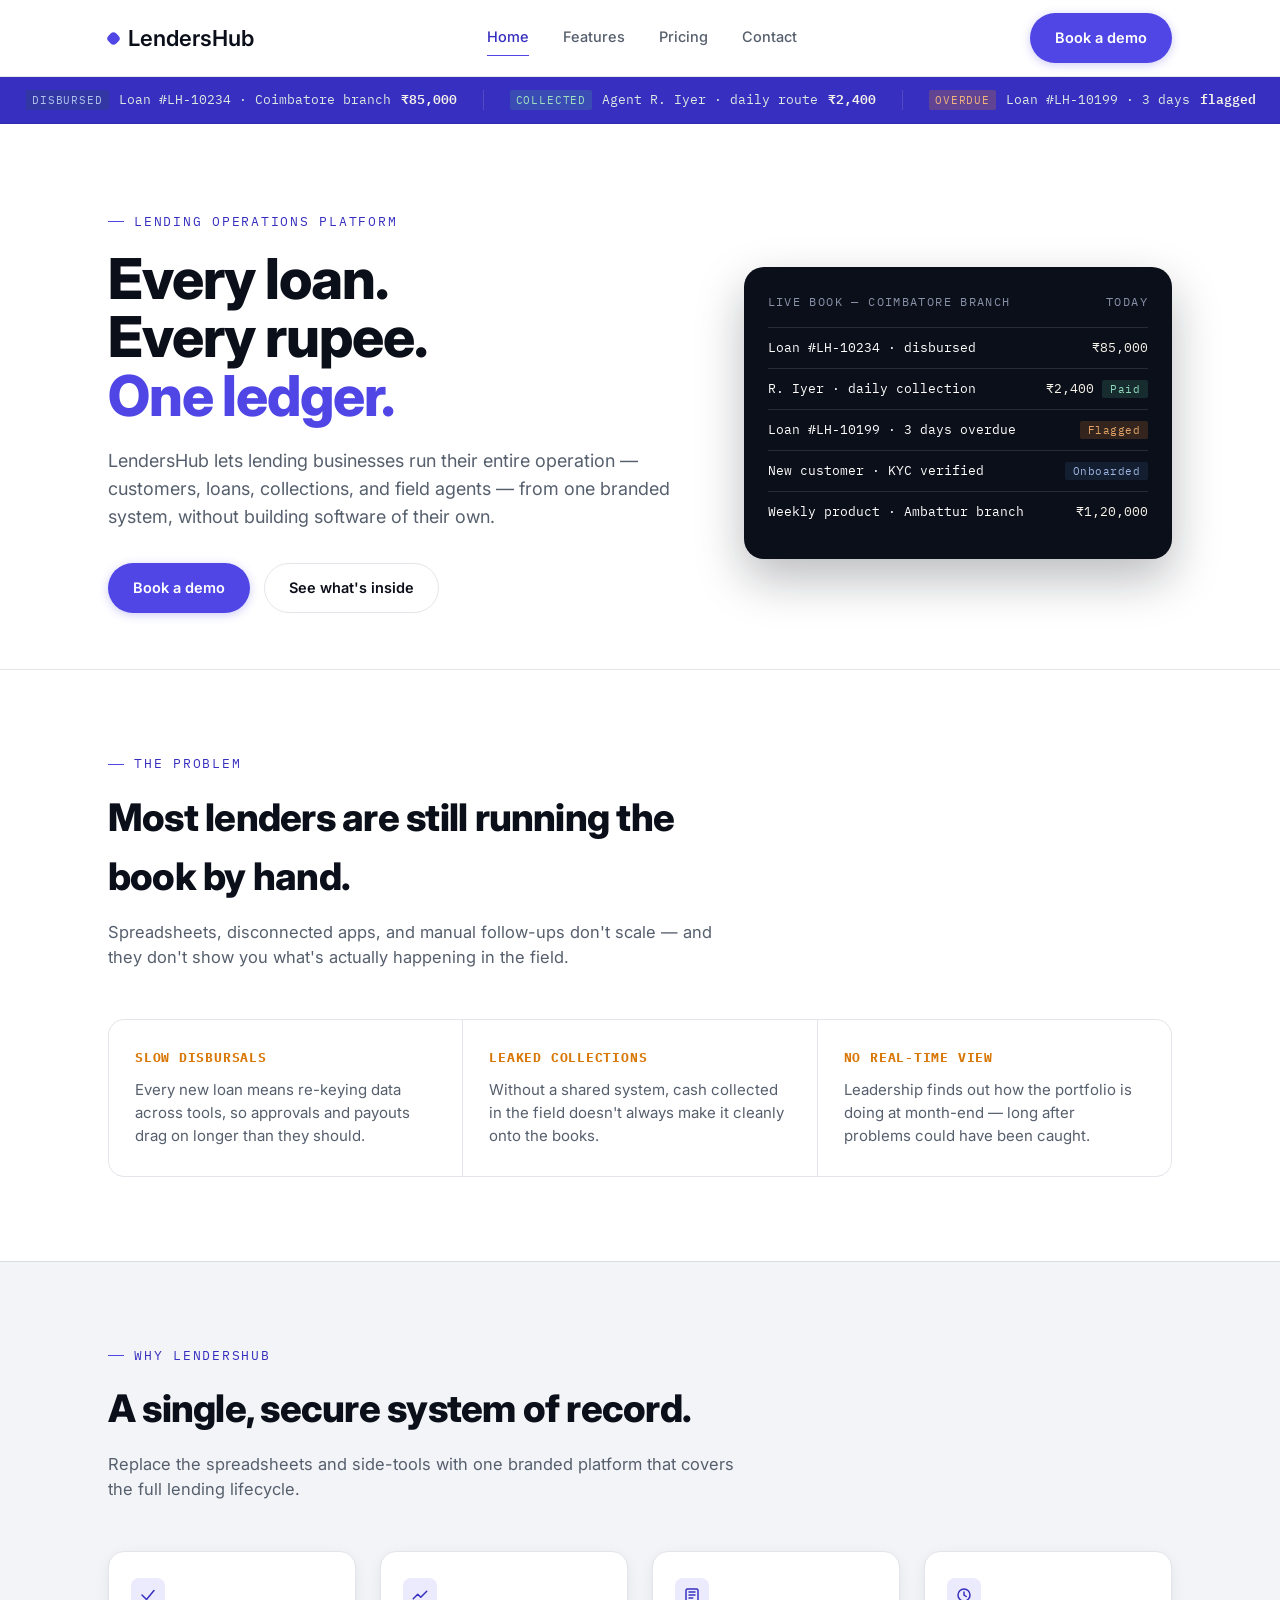
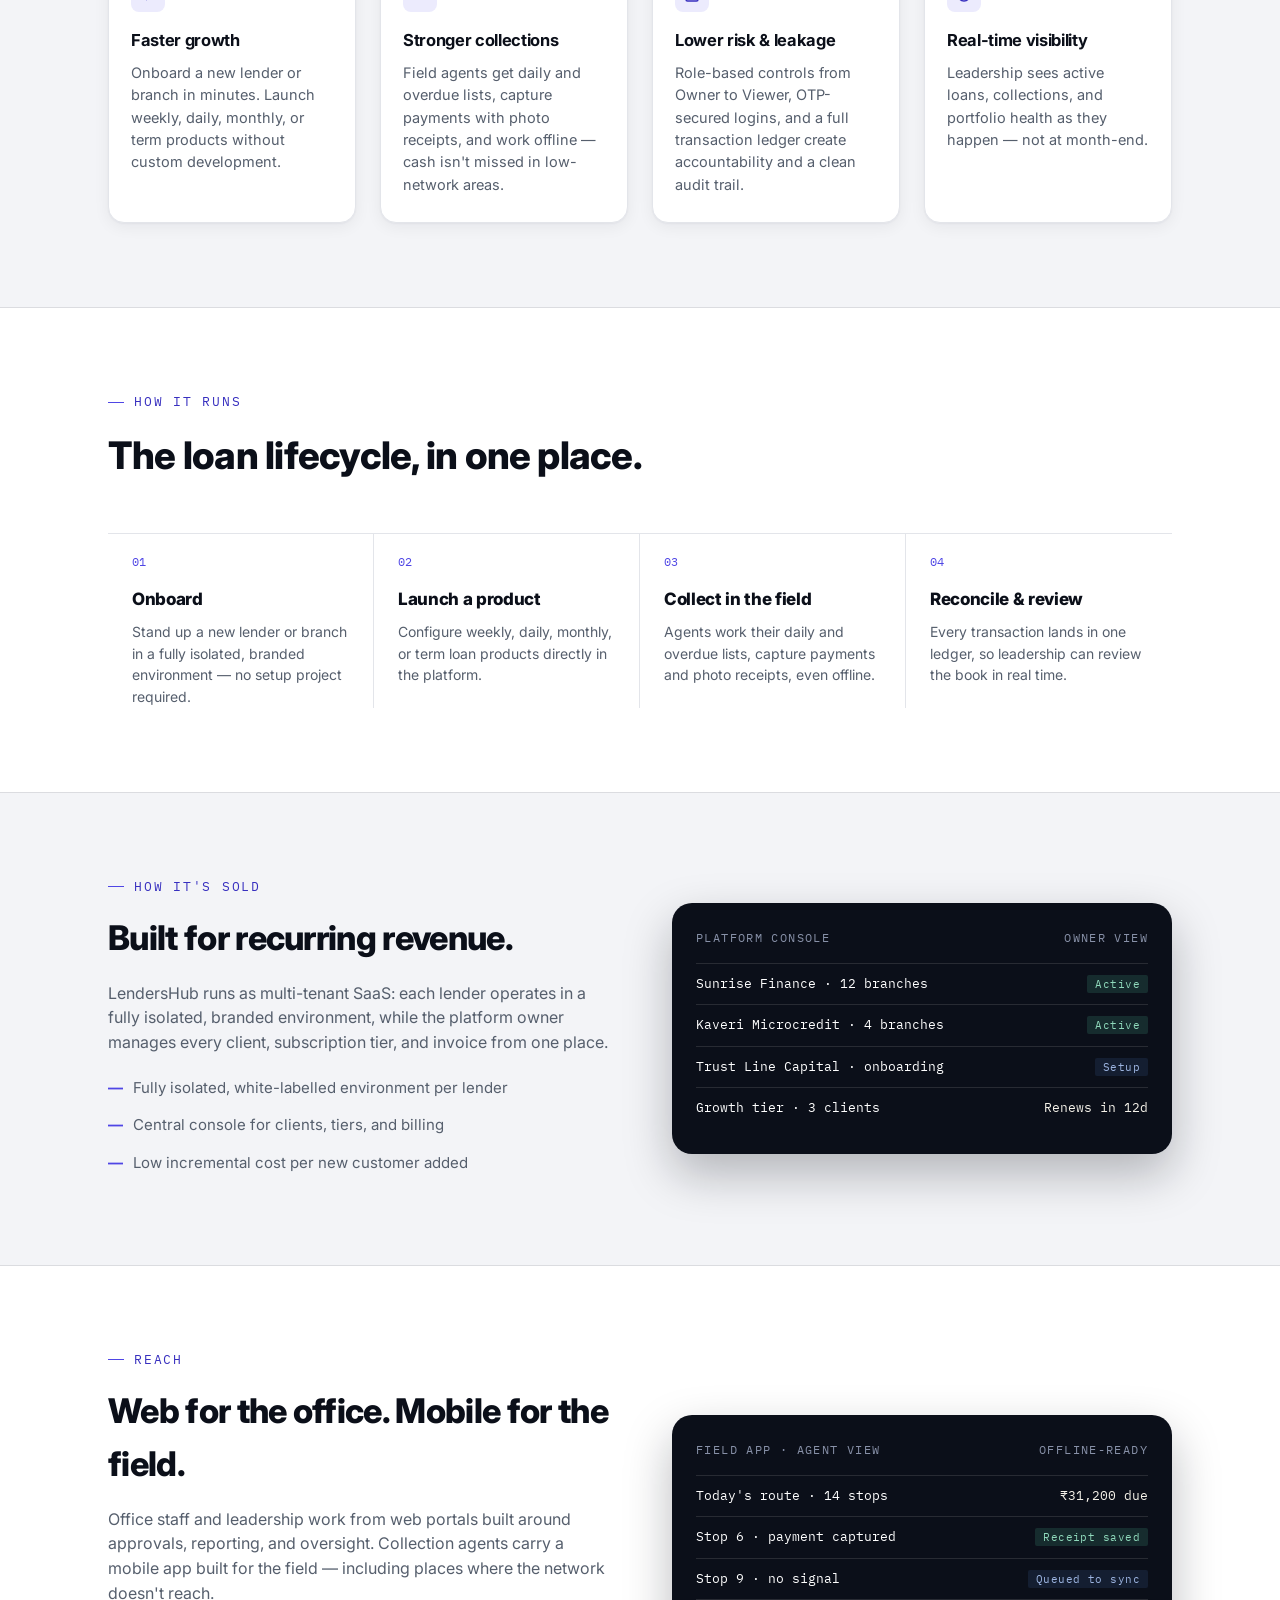
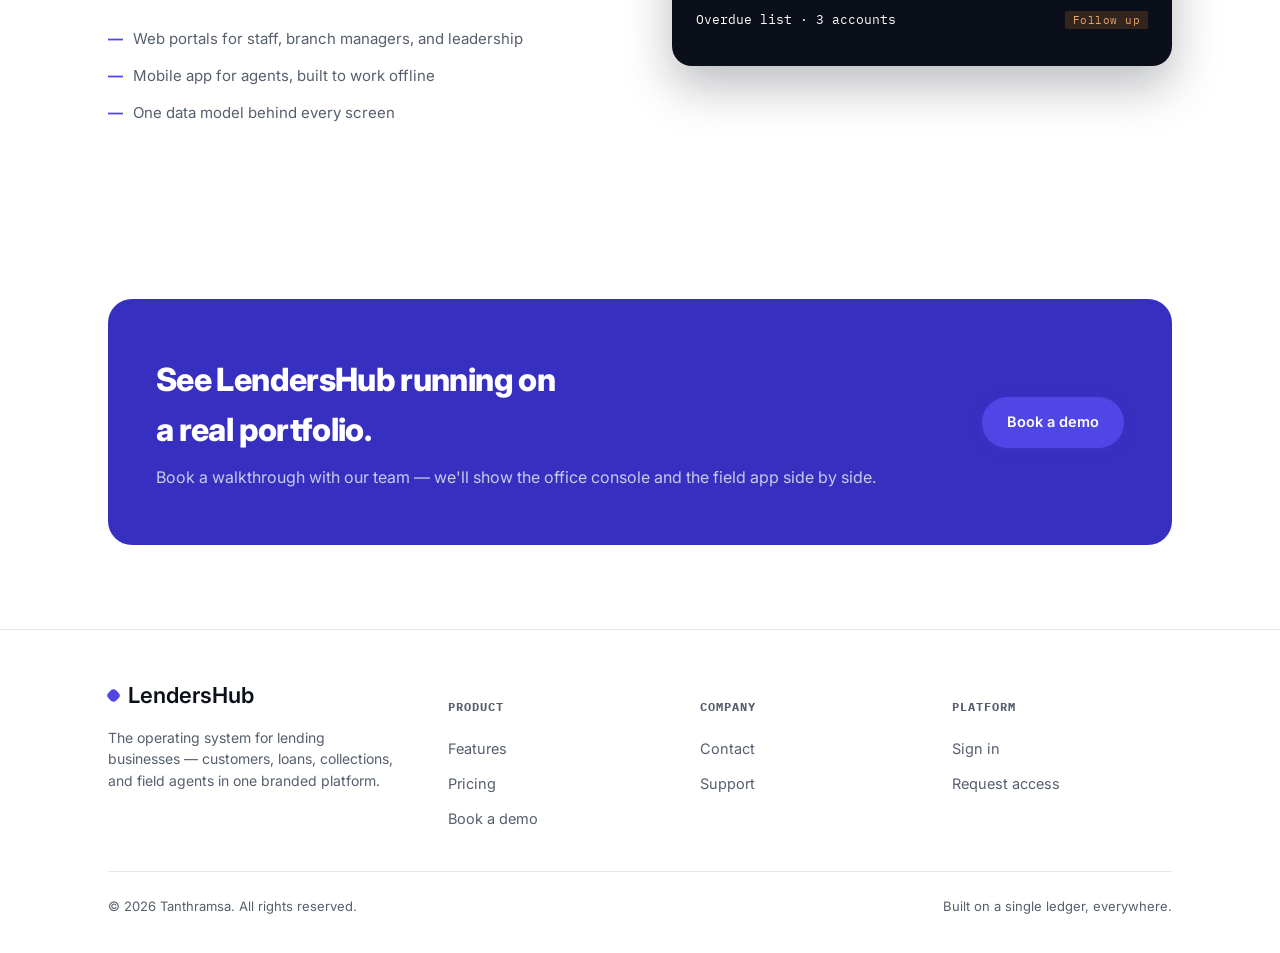
==== index.html @ 1ac236e3 "Initial commit: LendersHub marketing site Static 4-page site (Home, Features, Pricing, Contact) with" ====
<!doctype html>
<html lang="en">
<head>
<meta charset="UTF-8">
<meta name="viewport" content="width=device-width, initial-scale=1.0">
<title>LendersHub by Tanthramsa — The operating system for lending businesses</title>
<meta name="description" content="LendersHub is a cloud platform that lets lending businesses run customers, loans, collections, and field agents from one branded system — no custom software required.">
<link rel="preconnect" href="https://fonts.googleapis.com">
<link href="https://fonts.googleapis.com/css2?family=Inter:wght@400;500;600;700;800&family=IBM+Plex+Mono:wght@400;500;600&display=swap" rel="stylesheet">
<link rel="stylesheet" href="css/style.css">
</head>
<body>

<nav class="site-nav">
  <div class="wrap">
    <a href="index.html" class="logo"><span class="mark"></span>LendersHub</a>
    <div class="nav-links">
      <a href="index.html" aria-current="page">Home</a>
      <a href="features.html">Features</a>
      <a href="pricing.html">Pricing</a>
      <a href="contact.html">Contact</a>
    </div>
    <div class="nav-cta">
      <a href="contact.html" class="btn btn-primary">Book a demo</a>
    </div>
    <button class="hamburger" aria-label="Menu"><span></span><span></span><span></span></button>
  </div>
</nav>

<div class="ticker" aria-hidden="true">
  <div class="ticker-track" id="tickerTrack"></div>
</div>

<header class="hero">
  <div class="wrap hero-grid">
    <div>
      <div class="eyebrow">Lending operations platform</div>
      <h1>Every loan.<br>Every rupee.<br><em>One ledger.</em></h1>
      <p class="lede">LendersHub lets lending businesses run their entire operation — customers, loans, collections, and field agents — from one branded system, without building software of their own.</p>
      <div class="hero-actions">
        <a href="contact.html" class="btn btn-primary">Book a demo</a>
        <a href="features.html" class="btn btn-ghost">See what's inside</a>
      </div>
    </div>
    <div class="hero-panel">
      <div class="panel-label"><span>Live book — Coimbatore branch</span><span>Today</span></div>
      <div class="panel-row"><span>Loan #LH-10234 · disbursed</span><span class="panel-amt">₹85,000</span></div>
      <div class="panel-row"><span>R. Iyer · daily collection</span><span class="panel-amt">₹2,400 <span class="status paid">Paid</span></span></div>
      <div class="panel-row"><span>Loan #LH-10199 · 3 days overdue</span><span class="panel-amt"><span class="status due">Flagged</span></span></div>
      <div class="panel-row"><span>New customer · KYC verified</span><span class="panel-amt"><span class="status new">Onboarded</span></span></div>
      <div class="panel-row"><span>Weekly product · Ambattur branch</span><span class="panel-amt">₹1,20,000</span></div>
    </div>
  </div>
</header>

<section>
  <div class="wrap">
    <div class="section-head">
      <div class="eyebrow">The problem</div>
      <h2>Most lenders are still running the book by hand.</h2>
      <p>Spreadsheets, disconnected apps, and manual follow-ups don't scale — and they don't show you what's actually happening in the field.</p>
    </div>
    <div class="old-way">
      <div>
        <h4>Slow disbursals</h4>
        <p>Every new loan means re-keying data across tools, so approvals and payouts drag on longer than they should.</p>
      </div>
      <div>
        <h4>Leaked collections</h4>
        <p>Without a shared system, cash collected in the field doesn't always make it cleanly onto the books.</p>
      </div>
      <div>
        <h4>No real-time view</h4>
        <p>Leadership finds out how the portfolio is doing at month-end — long after problems could have been caught.</p>
      </div>
    </div>
  </div>
</section>

<section class="section-alt">
  <div class="wrap">
    <div class="section-head">
      <div class="eyebrow">Why LendersHub</div>
      <h2>A single, secure system of record.</h2>
      <p>Replace the spreadsheets and side-tools with one branded platform that covers the full lending lifecycle.</p>
    </div>
    <div class="value-grid">
      <div class="value-card">
        <div class="icon">
          <svg width="18" height="18" viewBox="0 0 24 24" fill="none"><path d="M4 12l6 6L20 6" stroke="currentColor" stroke-width="2" stroke-linecap="round" stroke-linejoin="round"/></svg>
        </div>
        <h4>Faster growth</h4>
        <p>Onboard a new lender or branch in minutes. Launch weekly, daily, monthly, or term products without custom development.</p>
      </div>
      <div class="value-card">
        <div class="icon">
          <svg width="18" height="18" viewBox="0 0 24 24" fill="none"><path d="M3 17l6-6 4 4 8-8" stroke="currentColor" stroke-width="2" stroke-linecap="round" stroke-linejoin="round"/></svg>
        </div>
        <h4>Stronger collections</h4>
        <p>Field agents get daily and overdue lists, capture payments with photo receipts, and work offline — cash isn't missed in low-network areas.</p>
      </div>
      <div class="value-card">
        <div class="icon">
          <svg width="18" height="18" viewBox="0 0 24 24" fill="none"><rect x="4" y="4" width="16" height="16" rx="2" stroke="currentColor" stroke-width="2"/><path d="M8 12h8M8 8h8M8 16h5" stroke="currentColor" stroke-width="2" stroke-linecap="round"/></svg>
        </div>
        <h4>Lower risk &amp; leakage</h4>
        <p>Role-based controls from Owner to Viewer, OTP-secured logins, and a full transaction ledger create accountability and a clean audit trail.</p>
      </div>
      <div class="value-card">
        <div class="icon">
          <svg width="18" height="18" viewBox="0 0 24 24" fill="none"><circle cx="12" cy="12" r="8" stroke="currentColor" stroke-width="2"/><path d="M12 8v4l3 2" stroke="currentColor" stroke-width="2" stroke-linecap="round"/></svg>
        </div>
        <h4>Real-time visibility</h4>
        <p>Leadership sees active loans, collections, and portfolio health as they happen — not at month-end.</p>
      </div>
    </div>
  </div>
</section>

<section>
  <div class="wrap">
    <div class="section-head">
      <div class="eyebrow">How it runs</div>
      <h2>The loan lifecycle, in one place.</h2>
    </div>
  </div>
  <div class="wrap">
    <div class="process">
      <div class="process-step">
        <span class="num">01</span>
        <h4>Onboard</h4>
        <p>Stand up a new lender or branch in a fully isolated, branded environment — no setup project required.</p>
      </div>
      <div class="process-step">
        <span class="num">02</span>
        <h4>Launch a product</h4>
        <p>Configure weekly, daily, monthly, or term loan products directly in the platform.</p>
      </div>
      <div class="process-step">
        <span class="num">03</span>
        <h4>Collect in the field</h4>
        <p>Agents work their daily and overdue lists, capture payments and photo receipts, even offline.</p>
      </div>
      <div class="process-step">
        <span class="num">04</span>
        <h4>Reconcile &amp; review</h4>
        <p>Every transaction lands in one ledger, so leadership can review the book in real time.</p>
      </div>
    </div>
  </div>
</section>

<section class="section-alt">
  <div class="wrap split">
    <div class="split-copy">
      <div class="eyebrow">How it's sold</div>
      <h2>Built for recurring revenue.</h2>
      <p>LendersHub runs as multi-tenant SaaS: each lender operates in a fully isolated, branded environment, while the platform owner manages every client, subscription tier, and invoice from one place.</p>
      <ul class="checklist">
        <li>Fully isolated, white-labelled environment per lender</li>
        <li>Central console for clients, tiers, and billing</li>
        <li>Low incremental cost per new customer added</li>
      </ul>
    </div>
    <div class="hero-panel">
      <div class="panel-label"><span>Platform console</span><span>Owner view</span></div>
      <div class="panel-row"><span>Sunrise Finance · 12 branches</span><span class="panel-amt"><span class="status paid">Active</span></span></div>
      <div class="panel-row"><span>Kaveri Microcredit · 4 branches</span><span class="panel-amt"><span class="status paid">Active</span></span></div>
      <div class="panel-row"><span>Trust Line Capital · onboarding</span><span class="panel-amt"><span class="status new">Setup</span></span></div>
      <div class="panel-row"><span>Growth tier · 3 clients</span><span class="panel-amt">Renews in 12d</span></div>
    </div>
  </div>
</section>

<section>
  <div class="wrap split">
    <div class="hero-panel" style="order:2">
      <div class="panel-label"><span>Field app · Agent view</span><span>Offline-ready</span></div>
      <div class="panel-row"><span>Today's route · 14 stops</span><span class="panel-amt">₹31,200 due</span></div>
      <div class="panel-row"><span>Stop 6 · payment captured</span><span class="panel-amt"><span class="status paid">Receipt saved</span></span></div>
      <div class="panel-row"><span>Stop 9 · no signal</span><span class="panel-amt"><span class="status new">Queued to sync</span></span></div>
      <div class="panel-row"><span>Overdue list · 3 accounts</span><span class="panel-amt"><span class="status due">Follow up</span></span></div>
    </div>
    <div class="split-copy">
      <div class="eyebrow">Reach</div>
      <h2>Web for the office. Mobile for the field.</h2>
      <p>Office staff and leadership work from web portals built around approvals, reporting, and oversight. Collection agents carry a mobile app built for the field — including places where the network doesn't reach.</p>
      <ul class="checklist">
        <li>Web portals for staff, branch managers, and leadership</li>
        <li>Mobile app for agents, built to work offline</li>
        <li>One data model behind every screen</li>
      </ul>
    </div>
  </div>
</section>

<section>
  <div class="wrap">
    <div class="cta-banner">
      <div>
        <h2>See LendersHub running on a real portfolio.</h2>
        <p>Book a walkthrough with our team — we'll show the office console and the field app side by side.</p>
      </div>
      <a href="contact.html" class="btn btn-primary">Book a demo</a>
    </div>
  </div>
</section>

<footer>
  <div class="wrap">
    <div class="footer-grid">
      <div>
        <a href="index.html" class="logo"><span class="mark"></span>LendersHub</a>
        <p style="margin-top:14px; color:var(--ink-soft); font-size:14px; max-width:32ch;">The operating system for lending businesses — customers, loans, collections, and field agents in one branded platform.</p>
      </div>
      <div>
        <h5>Product</h5>
        <ul>
          <li><a href="features.html">Features</a></li>
          <li><a href="pricing.html">Pricing</a></li>
          <li><a href="contact.html">Book a demo</a></li>
        </ul>
      </div>
      <div>
        <h5>Company</h5>
        <ul>
          <li><a href="contact.html">Contact</a></li>
          <li><a href="contact.html">Support</a></li>
        </ul>
      </div>
      <div>
        <h5>Platform</h5>
        <ul>
          <li><a href="https://app.yourdomain.com">Sign in</a></li>
          <li><a href="contact.html">Request access</a></li>
        </ul>
      </div>
    </div>
    <div class="footer-bottom">
      <span>© <span id="year"></span> Tanthramsa. All rights reserved.</span>
      <span>Built on a single ledger, everywhere.</span>
    </div>
  </div>
</footer>

<script src="js/main.js"></script>
</body>
</html>
---- css/style.css ----
/* ==========================================================================
   LendersHub — Design tokens
   Palette: modern fintech — indigo accent on near-white, dark navy panels.
   Display & body: Inter (single grotesk family, heavier weights for headlines)
   Data/mono: IBM Plex Mono — numbers and transaction rows read like a ledger
   ========================================================================== */

:root{
  --ink:        #0B0F19;   /* near-black navy */
  --ink-soft:   #565F6D;
  --paper:      #FFFFFF;   /* page background */
  --paper-2:    #F3F4F7;   /* recessed panel (cards, table stripes) */
  --vault:      #4F46E5;   /* primary — indigo accent */
  --vault-deep: #372FBF;
  --vault-100:  #ECEBFD;
  --amber:      #D97706;   /* overdue / attention accent, used sparingly */
  --slate:      #2563EB;   /* secondary data accent */
  --rule:       #E3E5EA;   /* hairline rule on paper */
  --rule-dark:  rgba(11,15,25,0.10);
  --shadow:     0 1px 2px rgba(16,24,40,0.04), 0 4px 16px rgba(16,24,40,0.06);

  --font-display: 'Inter', -apple-system, BlinkMacSystemFont, sans-serif;
  --font-body:    'Inter', -apple-system, BlinkMacSystemFont, sans-serif;
  --font-mono:    'IBM Plex Mono', ui-monospace, monospace;

  --container: 1120px;
}

*, *::before, *::after{ box-sizing:border-box; }
html{ scroll-behavior:smooth; }
body{
  margin:0;
  background:var(--paper);
  color:var(--ink);
  font-family:var(--font-body);
  font-size:16px;
  line-height:1.55;
  -webkit-font-smoothing:antialiased;
}
img{ max-width:100%; display:block; }
a{ color:inherit; text-decoration:none; }
h1,h2,h3,h4{ font-family:var(--font-display); margin:0; font-weight:800; letter-spacing:-0.02em; }
p{ margin:0; }
ul{ margin:0; padding:0; list-style:none; }
button{ font-family:inherit; cursor:pointer; }

:focus-visible{
  outline:2px solid var(--vault);
  outline-offset:3px;
}

.wrap{
  max-width:var(--container);
  margin:0 auto;
  padding:0 28px;
}

.eyebrow{
  font-family:var(--font-mono);
  font-size:12.5px;
  letter-spacing:0.14em;
  text-transform:uppercase;
  color:var(--vault-deep);
  display:flex;
  align-items:center;
  gap:10px;
}
.eyebrow::before{
  content:"";
  width:16px;
  height:1px;
  background:var(--vault);
  display:inline-block;
}

/* ---------- Nav ---------- */
.site-nav{
  position:sticky;
  top:0;
  z-index:50;
  background:rgba(255,255,255,0.85);
  backdrop-filter:blur(8px);
  border-bottom:1px solid var(--rule-dark);
}
.site-nav .wrap{
  display:flex;
  align-items:center;
  justify-content:space-between;
  height:76px;
}
.logo{
  font-family:var(--font-display);
  font-weight:600;
  font-size:22px;
  color:var(--ink);
  display:flex;
  align-items:center;
  gap:9px;
}
.logo .mark{
  width:11px;height:11px;
  background:var(--vault);
  display:inline-block;
  border-radius:4px;
  transform:rotate(45deg);
}
.nav-links{
  display:flex;
  align-items:center;
  gap:34px;
  font-size:14.5px;
  font-weight:500;
}
.nav-links a{
  color:var(--ink-soft);
  padding:6px 0;
  border-bottom:1px solid transparent;
  transition:color .15s ease, border-color .15s ease;
}
.nav-links a:hover, .nav-links a[aria-current="page"]{
  color:var(--vault-deep);
  border-color:var(--vault);
}
.nav-cta{ display:flex; align-items:center; gap:18px; }
.hamburger{ display:none; background:none; border:0; padding:8px; }
.hamburger span{ display:block; width:22px; height:2px; background:var(--ink); margin:5px 0; }

/* ---------- Buttons ---------- */
.btn{
  display:inline-flex;
  align-items:center;
  justify-content:center;
  gap:8px;
  font-size:14.5px;
  font-weight:600;
  padding:13px 24px;
  border-radius:999px;
  border:1px solid transparent;
  transition:transform .12s ease, background .15s ease, border-color .15s ease, color .15s ease, box-shadow .15s ease;
  white-space:nowrap;
}
.btn:active{ transform:translateY(1px); }
.btn-primary{ background:var(--vault); color:#fff; box-shadow:0 2px 10px rgba(79,70,229,0.28); }
.btn-primary:hover{ background:var(--vault-deep); }
.btn-ghost{ border-color:var(--rule); color:var(--ink); background:transparent; }
.btn-ghost:hover{ border-color:var(--vault); color:var(--vault-deep); }
.btn-block{ width:100%; }

/* ---------- Hero ---------- */
.hero{
  padding:88px 0 56px;
  border-bottom:1px solid var(--rule-dark);
}
.hero-grid{
  display:grid;
  grid-template-columns:1.15fr 0.85fr;
  gap:56px;
  align-items:center;
}
.hero h1{
  font-size:clamp(38px, 4.4vw, 60px);
  line-height:1.04;
  margin:18px 0 22px;
  color:var(--ink);
}
.hero h1 em{
  font-style:normal;
  color:var(--vault);
}
.hero p.lede{
  font-size:18px;
  color:var(--ink-soft);
  max-width:52ch;
  margin-bottom:32px;
}
.hero-actions{ display:flex; gap:14px; flex-wrap:wrap; }

.hero-panel{
  background:var(--ink);
  color:var(--paper);
  border-radius:20px;
  padding:26px 24px;
  position:relative;
  box-shadow:0 20px 48px rgba(11,15,25,0.28);
}
.hero-panel .panel-label{
  font-family:var(--font-mono);
  font-size:11.5px;
  letter-spacing:.12em;
  text-transform:uppercase;
  color:#8891A8;
  display:flex;
  justify-content:space-between;
  margin-bottom:16px;
}
.panel-row{
  display:flex;
  justify-content:space-between;
  align-items:baseline;
  padding:10px 0;
  border-top:1px solid rgba(246,243,234,0.12);
  font-family:var(--font-mono);
  font-size:13px;
}
.panel-row:first-of-type{ border-top:none; }
.panel-row .status{
  padding:2px 8px;
  border-radius:2px;
  font-size:11px;
  letter-spacing:.04em;
}
.status.paid{ background:rgba(76,175,140,0.18); color:#8FD9BB; }
.status.due{ background:rgba(193,115,44,0.22); color:#E4A468; }
.status.new{ background:rgba(43,69,112,0.28); color:#9CB4E0; }
.panel-amt{ color:#F6F3EA; }

/* ---------- Ledger ticker (signature element) ---------- */
.ticker{
  background:var(--vault-deep);
  border-bottom:1px solid var(--rule-dark);
  overflow:hidden;
  padding:13px 0;
}
.ticker-track{
  display:flex;
  width:max-content;
  animation:ticker-scroll 38s linear infinite;
  gap:0;
}
@media (prefers-reduced-motion: reduce){
  .ticker-track{ animation:none; overflow-x:auto; }
}
.ticker-item{
  font-family:var(--font-mono);
  font-size:12.5px;
  color:#DCE9E2;
  white-space:nowrap;
  padding:0 26px;
  display:flex;
  align-items:center;
  gap:10px;
  border-right:1px solid rgba(246,243,234,0.14);
}
.ticker-item b{ color:#F6F3EA; font-weight:600; }
.ticker-item .tag{
  font-size:10.5px;
  letter-spacing:.08em;
  padding:2px 6px;
  border-radius:2px;
}
.tag.disbursed{ background:rgba(43,69,112,0.35); color:#AEC2EC; }
.tag.collected{ background:rgba(76,175,140,0.22); color:#9FE0C0; }
.tag.overdue{ background:rgba(193,115,44,0.3); color:#F0B27E; }

@keyframes ticker-scroll{
  from{ transform:translateX(0); }
  to{ transform:translateX(-50%); }
}

/* ---------- Sections ---------- */
section{ padding:84px 0; }
.section-head{ max-width:640px; margin-bottom:48px; }
.section-head h2{ font-size:clamp(28px,3vw,38px); margin-top:14px; }
.section-head p{ color:var(--ink-soft); margin-top:14px; font-size:16.5px; }

.section-alt{ background:var(--paper-2); border-top:1px solid var(--rule-dark); border-bottom:1px solid var(--rule-dark); }

/* Problem / old-way cards */
.old-way{
  display:grid;
  grid-template-columns:repeat(3,1fr);
  gap:1px;
  background:var(--rule);
  border:1px solid var(--rule);
  border-radius:16px;
  overflow:hidden;
}
.old-way > div{
  background:var(--paper);
  padding:28px 26px;
}
.old-way h4{
  font-family:var(--font-mono);
  font-size:13px;
  color:var(--amber);
  text-transform:uppercase;
  letter-spacing:.06em;
  margin-bottom:10px;
}
.old-way p{ color:var(--ink-soft); font-size:15px; }

/* Value grid */
.value-grid{
  display:grid;
  grid-template-columns:repeat(4,1fr);
  gap:24px;
}
.value-card{
  border:1px solid var(--rule);
  border-radius:16px;
  padding:26px 22px;
  background:var(--paper);
  box-shadow:var(--shadow);
  transition:border-color .15s ease, transform .15s ease, box-shadow .15s ease;
}
.value-card:hover{ border-color:var(--vault); transform:translateY(-2px); box-shadow:0 12px 28px rgba(16,24,40,0.10); }
.value-card .icon{
  width:34px;height:34px;
  border-radius:8px;
  background:var(--vault-100);
  display:flex;align-items:center;justify-content:center;
  margin-bottom:16px;
  color:var(--vault-deep);
}
.value-card h4{ font-family:var(--font-body); font-size:16.5px; font-weight:700; margin-bottom:8px; }
.value-card p{ font-size:14.5px; color:var(--ink-soft); }

/* Process (legitimate sequence — loan lifecycle) */
.process{
  display:grid;
  grid-template-columns:repeat(4,1fr);
  gap:0;
  border-top:1px solid var(--rule);
}
.process-step{
  padding:28px 24px 0;
  border-right:1px solid var(--rule);
  position:relative;
}
.process-step:last-child{ border-right:none; }
.process-step .num{
  font-family:var(--font-mono);
  font-size:12px;
  color:var(--vault);
  position:relative;
  top:-14px;
  background:var(--paper);
  display:inline-block;
  padding-right:8px;
}
.process-step h4{ font-size:17px; margin-bottom:8px; }
.process-step p{ font-size:14px; color:var(--ink-soft); }

/* Split / reach */
.split{
  display:grid;
  grid-template-columns:1fr 1fr;
  gap:64px;
  align-items:center;
}
.split-copy .eyebrow{ margin-bottom:16px; }
.split-copy h2{ font-size:clamp(26px,3vw,34px); margin-bottom:16px; }
.split-copy p{ color:var(--ink-soft); font-size:16px; margin-bottom:14px; }
.checklist li{
  display:flex; gap:10px; align-items:flex-start;
  font-size:15px; color:var(--ink-soft); padding:7px 0;
}
.checklist li::before{
  content:"—";
  color:var(--vault);
  font-weight:700;
}

/* Table (pricing / comparison) */
.ledger-table{
  width:100%;
  border-collapse:collapse;
  font-size:14.5px;
}
.ledger-table th, .ledger-table td{
  padding:14px 18px;
  border-bottom:1px solid var(--rule);
  text-align:left;
}
.ledger-table thead th{
  font-family:var(--font-mono);
  font-size:11.5px;
  letter-spacing:.08em;
  text-transform:uppercase;
  color:var(--ink-soft);
  border-bottom:1px solid var(--ink);
}
.ledger-table tbody tr:nth-child(odd){ background:var(--paper-2); }
.ledger-table td.num, .ledger-table th.num{ font-family:var(--font-mono); }

/* Billing period toggle */
.billing-toggle{
  display:flex;
  width:max-content;
  margin:0 auto 40px;
  padding:4px;
  background:var(--paper-2);
  border:1px solid var(--rule);
  border-radius:30px;
  gap:2px;
}
.toggle-btn{
  border:0;
  background:transparent;
  padding:9px 20px;
  border-radius:26px;
  font-size:14px;
  font-weight:600;
  color:var(--ink-soft);
  transition:background .15s ease, color .15s ease;
}
.toggle-btn.active{ background:var(--vault); color:var(--paper); }

/* Pricing cards */
.tier-grid{
  display:grid;
  grid-template-columns:repeat(3,1fr);
  gap:24px;
}
.tier{
  border:1px solid var(--rule);
  border-radius:18px;
  background:var(--paper);
  padding:30px 26px;
  display:flex;
  flex-direction:column;
  gap:18px;
  box-shadow:var(--shadow);
}
.tier.featured{
  border-color:var(--vault);
  background:var(--ink);
  color:var(--paper);
  box-shadow:0 20px 44px rgba(11,15,25,0.24);
}
.tier.featured .tier-price, .tier.featured h3{ color:var(--paper); }
.tier.featured .checklist li{ color:#C7C9E0; }
.tier.featured .checklist li::before{ color:#9C9BF0; }
.tier-name{ font-family:var(--font-mono); font-size:12px; letter-spacing:.1em; text-transform:uppercase; color:var(--vault); }
.tier.featured .tier-name{ color:#9C9BF0; }
.tier-price{ font-family:var(--font-display); font-weight:800; font-size:36px; }
.tier-price span{ font-family:var(--font-body); font-size:14px; color:var(--ink-soft); font-weight:400; }
.tier.featured .tier-price span{ color:#A9ADC4; }
.tier-desc{ font-size:14.5px; color:var(--ink-soft); }
.tier.featured .tier-desc{ color:#C7C9E0; }

/* CTA banner */
.cta-banner{
  background:var(--vault-deep);
  color:var(--paper);
  border-radius:24px;
  padding:56px 48px;
  display:flex;
  align-items:center;
  justify-content:space-between;
  gap:32px;
}
.cta-banner h2{ font-size:clamp(24px,2.6vw,32px); color:var(--paper); max-width:20ch; }
.cta-banner p{ color:#C9CBEA; margin-top:10px; }

/* Forms */
.form-grid{ display:grid; grid-template-columns:1fr 1fr; gap:18px; }
.field{ display:flex; flex-direction:column; gap:7px; margin-bottom:18px; }
.field.full{ grid-column:1 / -1; }
.field label{ font-size:13px; font-weight:600; color:var(--ink-soft); }
.field input, .field select, .field textarea{
  font-family:var(--font-body);
  font-size:15px;
  padding:12px 14px;
  border:1px solid var(--rule);
  border-radius:10px;
  background:var(--paper);
  color:var(--ink);
}
.field input:focus, .field select:focus, .field textarea:focus{
  outline:none;
  border-color:var(--vault);
  box-shadow:0 0 0 3px var(--vault-100);
}
.field textarea{ resize:vertical; min-height:110px; }

/* Footer */
footer{
  border-top:1px solid var(--rule-dark);
  padding:48px 0 36px;
  background:var(--paper);
}
.footer-grid{
  display:grid;
  grid-template-columns:1.4fr 1fr 1fr 1fr;
  gap:32px;
  margin-bottom:36px;
}
.footer-grid h5{
  font-family:var(--font-mono);
  font-size:12px;
  letter-spacing:.08em;
  text-transform:uppercase;
  color:var(--ink-soft);
  margin-bottom:14px;
}
.footer-grid ul li{ padding:5px 0; }
.footer-grid ul a{ color:var(--ink-soft); font-size:14.5px; }
.footer-grid ul a:hover{ color:var(--vault-deep); }
.footer-bottom{
  display:flex; justify-content:space-between; align-items:center;
  padding-top:24px; border-top:1px solid var(--rule-dark);
  font-size:13px; color:var(--ink-soft);
}

/* Page hero (interior pages) */
.page-hero{ padding:64px 0 48px; border-bottom:1px solid var(--rule-dark); }
.page-hero h1{ font-size:clamp(32px,4vw,48px); margin-top:16px; }
.page-hero p{ font-size:17px; color:var(--ink-soft); max-width:60ch; margin-top:16px; }

/* Feature detail rows */
.feature-row{
  display:grid;
  grid-template-columns:0.9fr 1.4fr;
  gap:48px;
  padding:44px 0;
  border-top:1px solid var(--rule-dark);
  align-items:start;
}
.feature-row:first-of-type{ border-top:none; }
.feature-row .idx{ font-family:var(--font-mono); color:var(--vault); font-size:13px; }
.feature-row h3{ font-size:23px; margin:10px 0 12px; }
.feature-row p{ color:var(--ink-soft); font-size:15.5px; }
.feature-tags{ display:flex; flex-wrap:wrap; gap:8px; margin-top:16px; }
.feature-tags span{
  font-family:var(--font-mono);
  font-size:11.5px;
  padding:5px 10px;
  border:1px solid var(--rule);
  border-radius:999px;
  color:var(--ink-soft);
}

/* Note / illustrative disclaimer */
.note{
  font-size:13.5px;
  color:var(--ink-soft);
  border-left:2px solid var(--rule);
  padding-left:14px;
  margin-top:12px;
}

/* Responsive */
@media (max-width: 920px){
  .hero-grid, .split{ grid-template-columns:1fr; }
  .value-grid{ grid-template-columns:repeat(2,1fr); }
  .old-way{ grid-template-columns:1fr; }
  .process{ grid-template-columns:1fr 1fr; }
  .process-step{ border-bottom:1px solid var(--rule); padding-bottom:24px; }
  .tier-grid{ grid-template-columns:1fr; }
  .footer-grid{ grid-template-columns:1fr 1fr; }
  .feature-row{ grid-template-columns:1fr; gap:16px; }
  .form-grid{ grid-template-columns:1fr; }
  .cta-banner{ flex-direction:column; align-items:flex-start; }
}
@media (max-width: 700px){
  .nav-links{ display:none; }
  .hamburger{ display:block; }
  .value-grid{ grid-template-columns:1fr; }
}
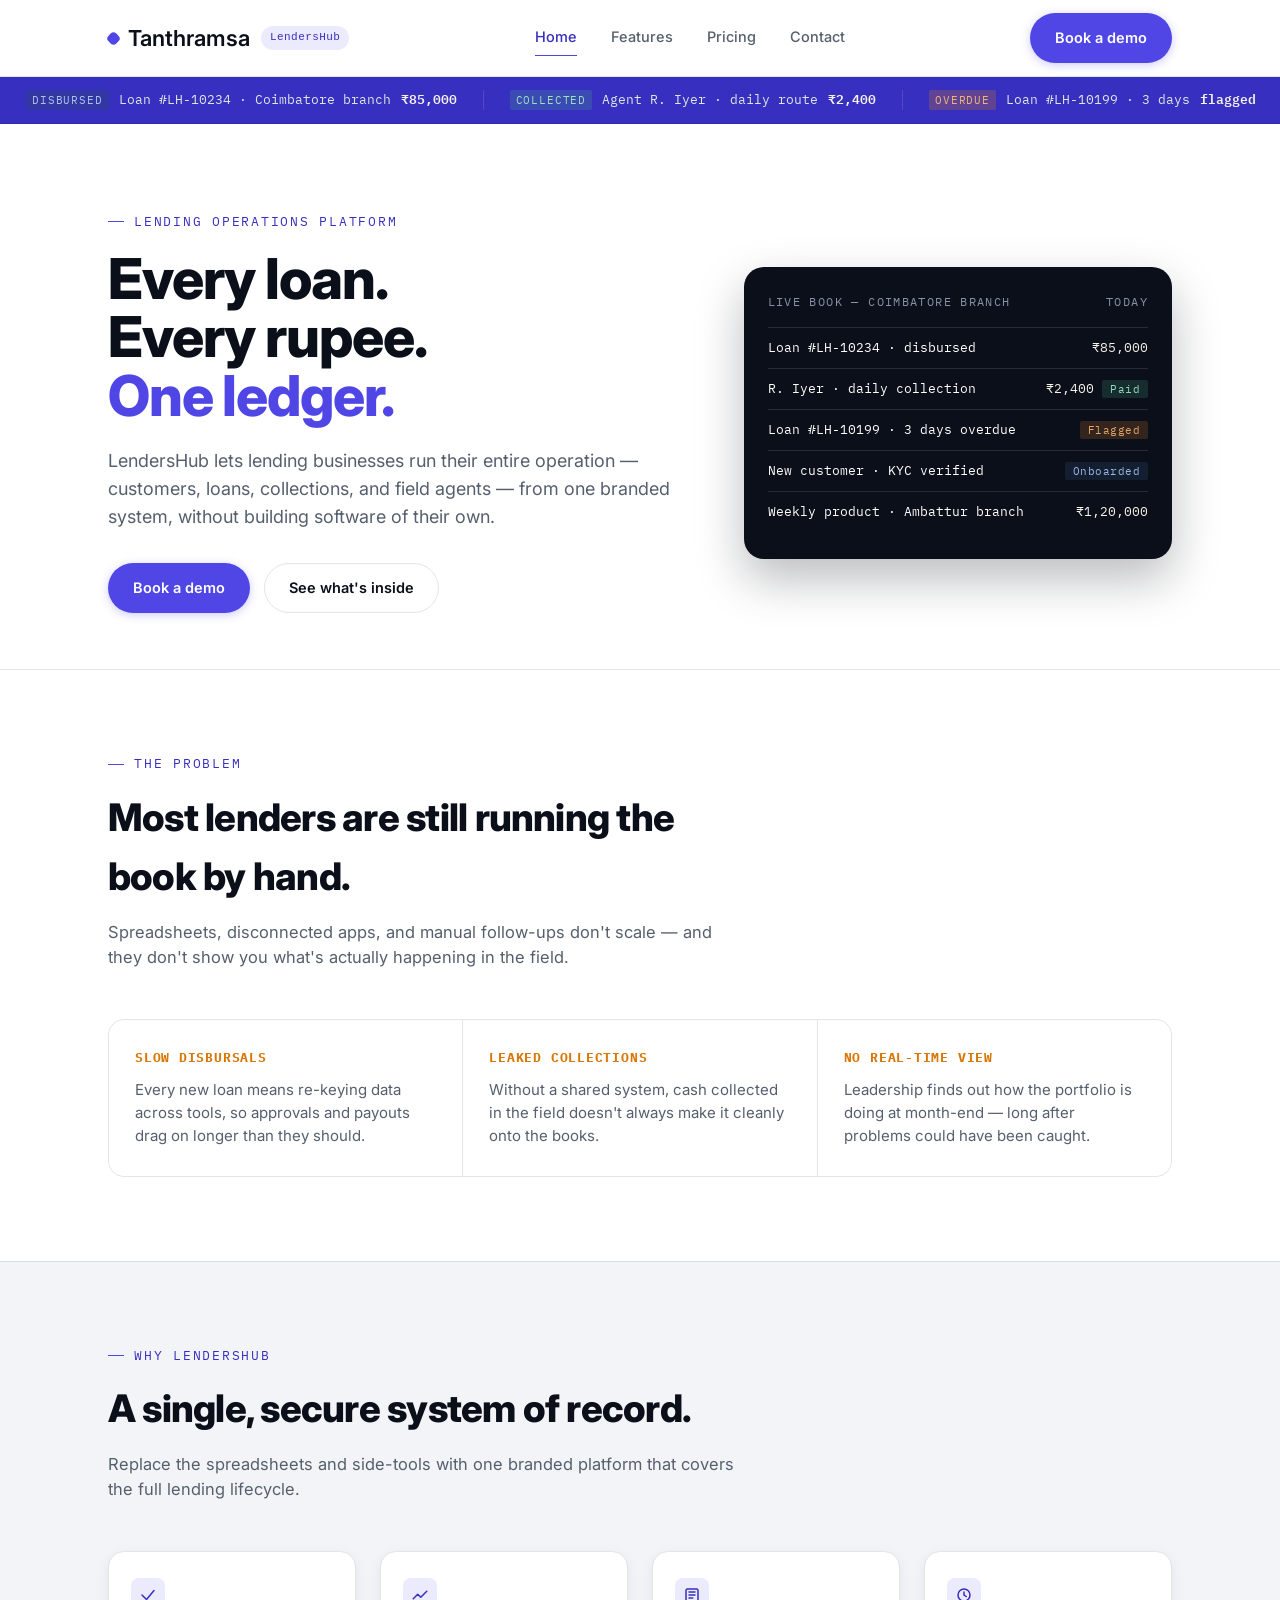
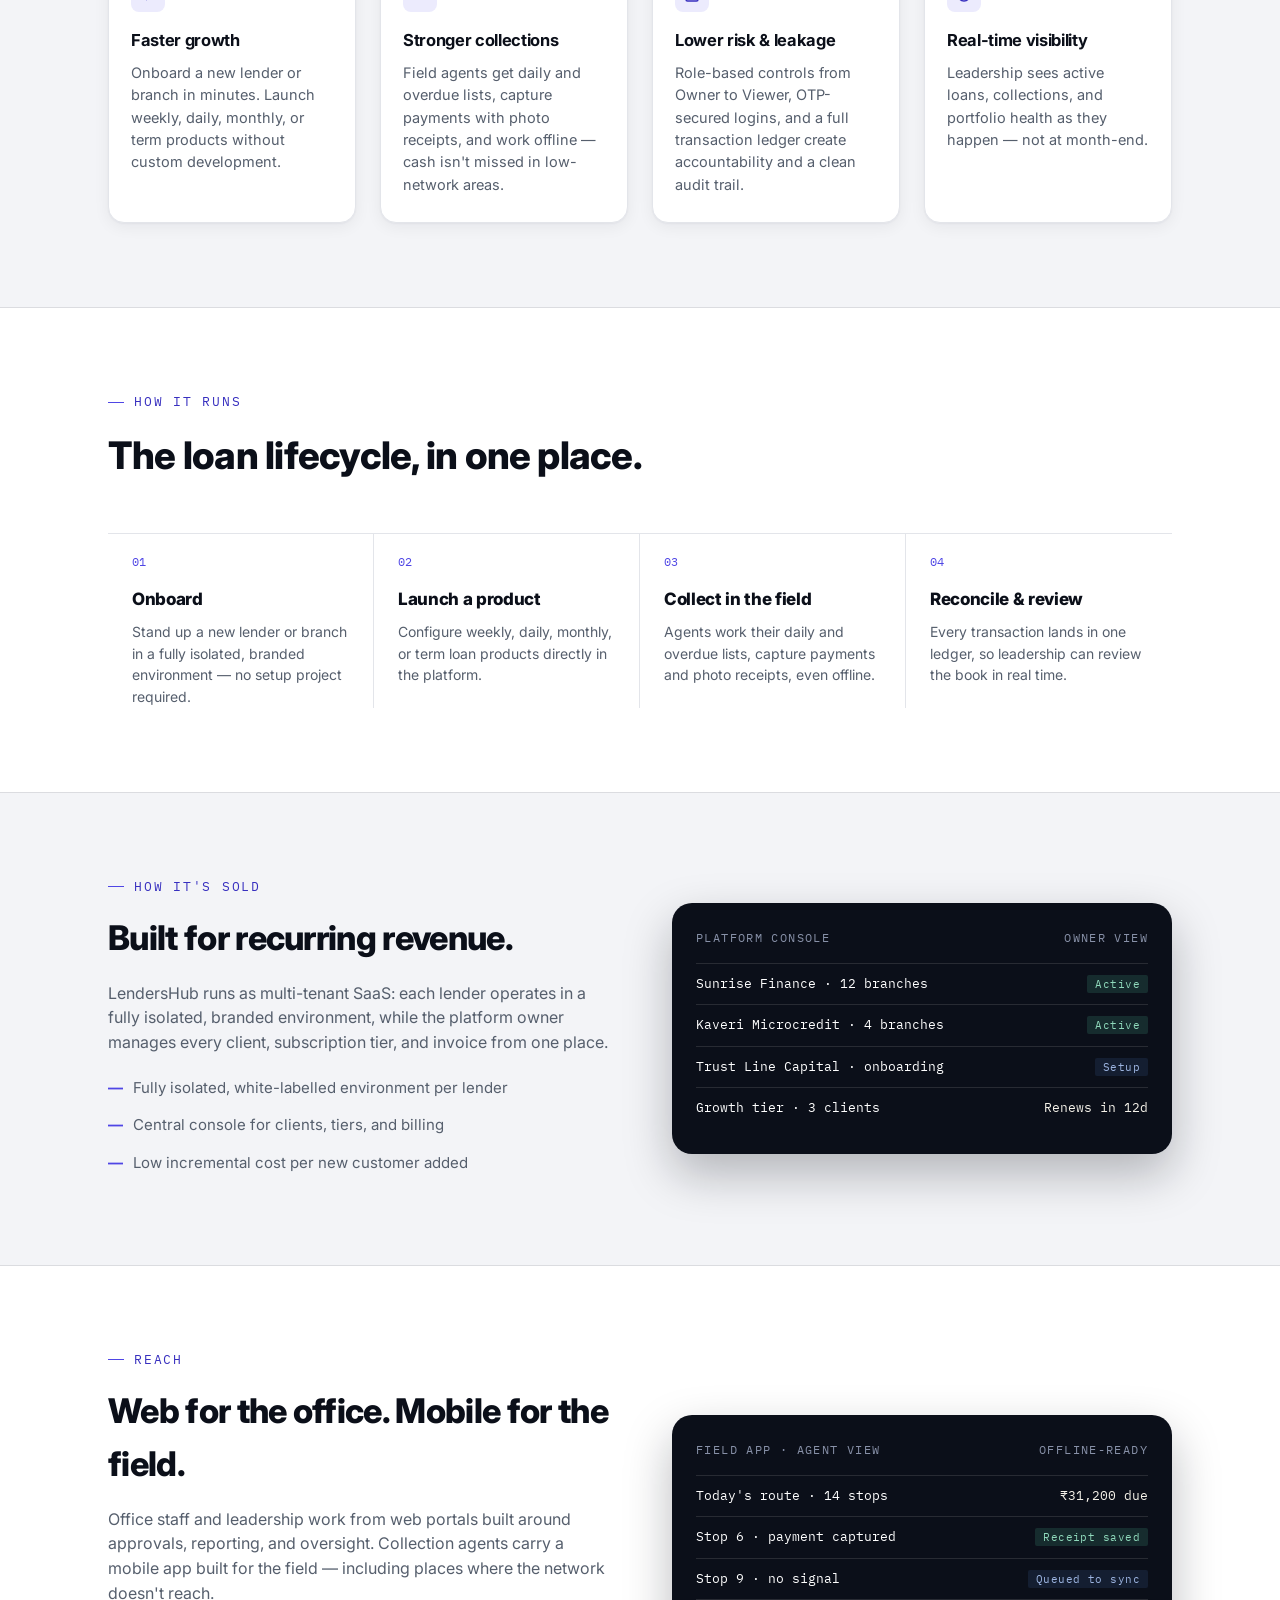
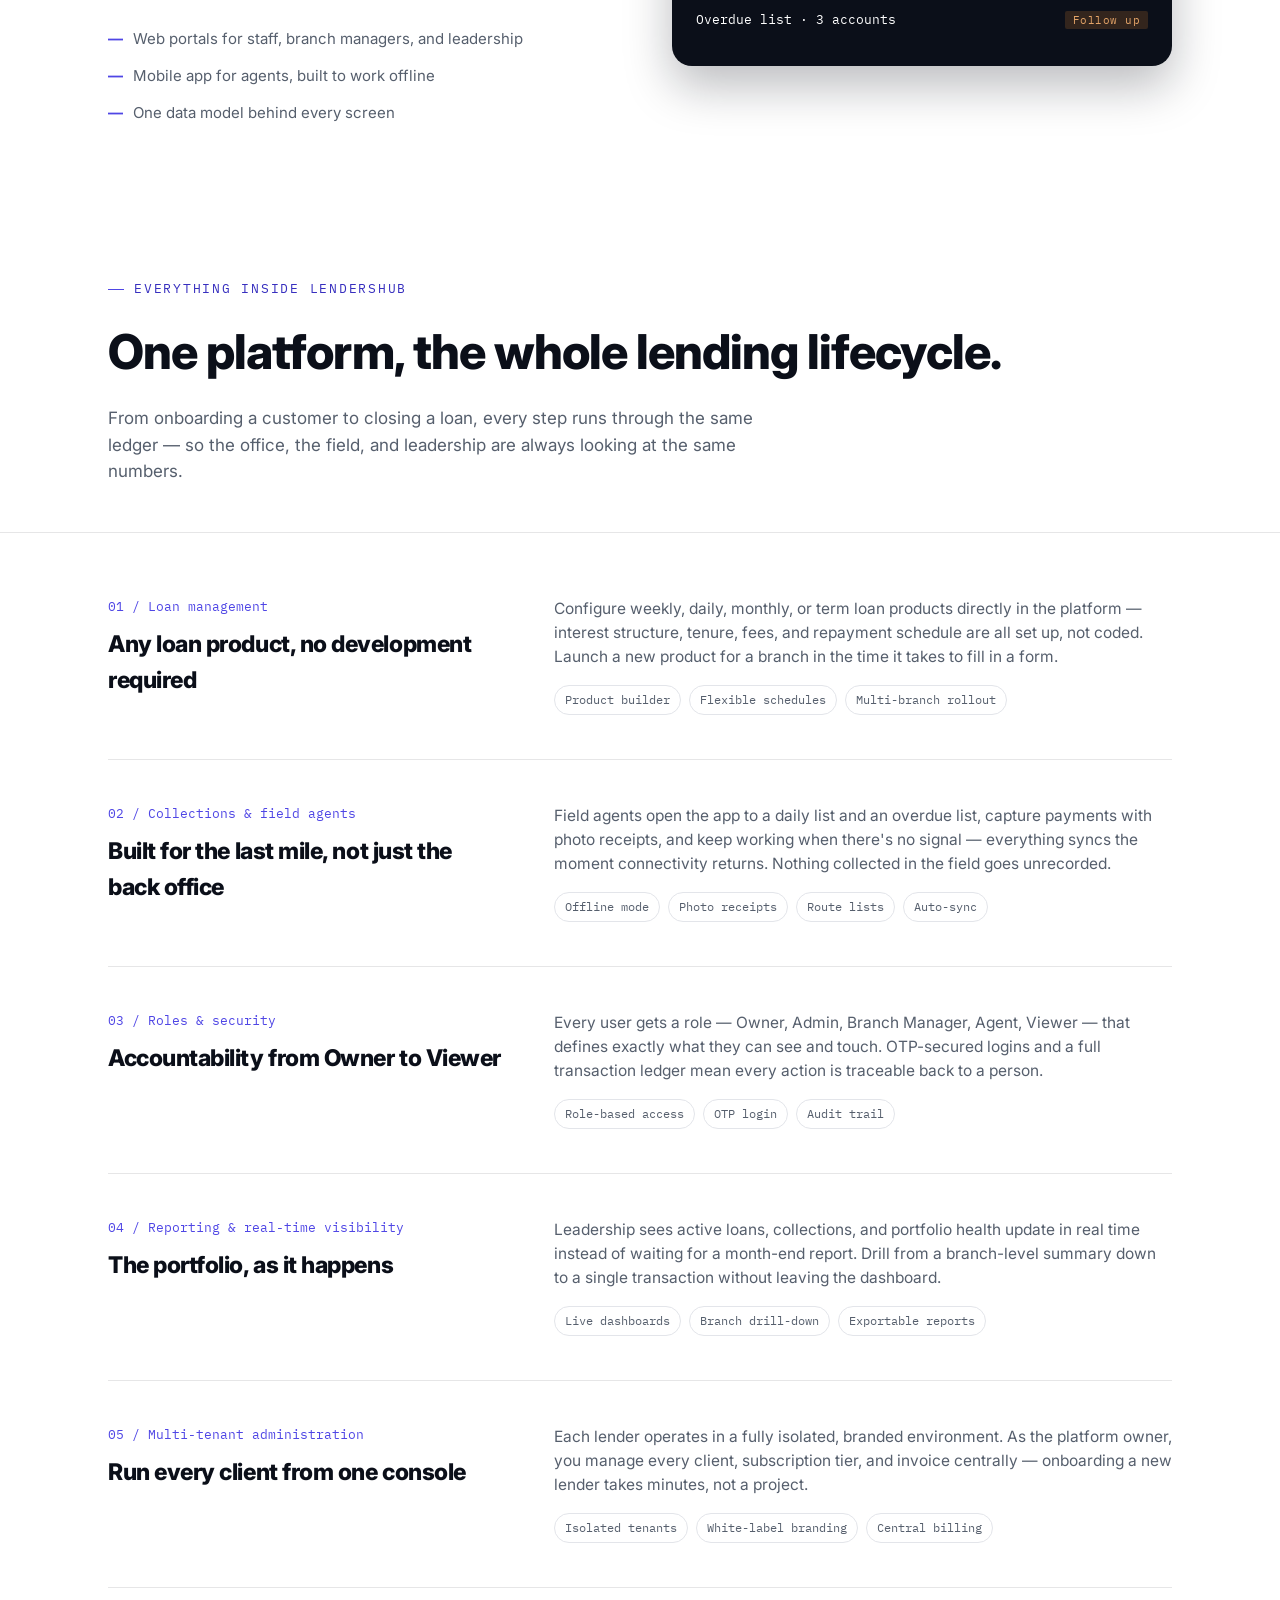
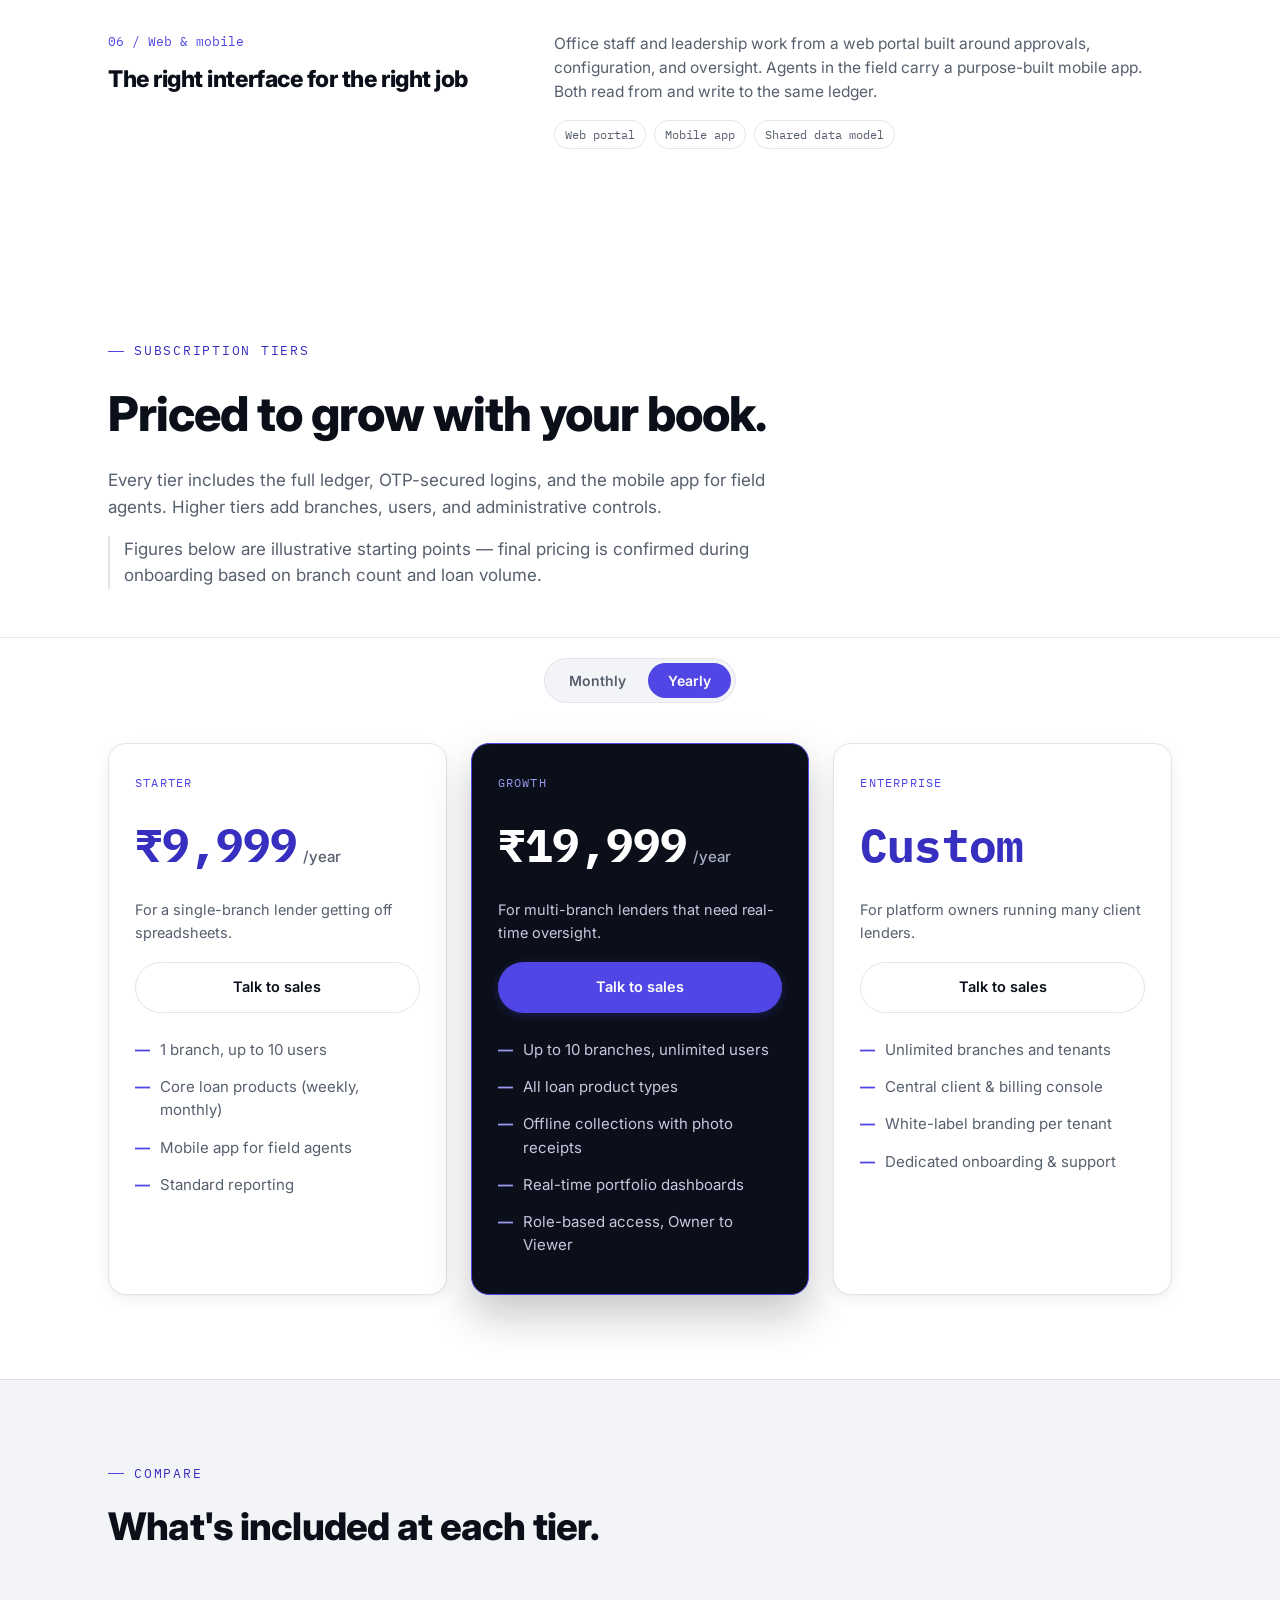
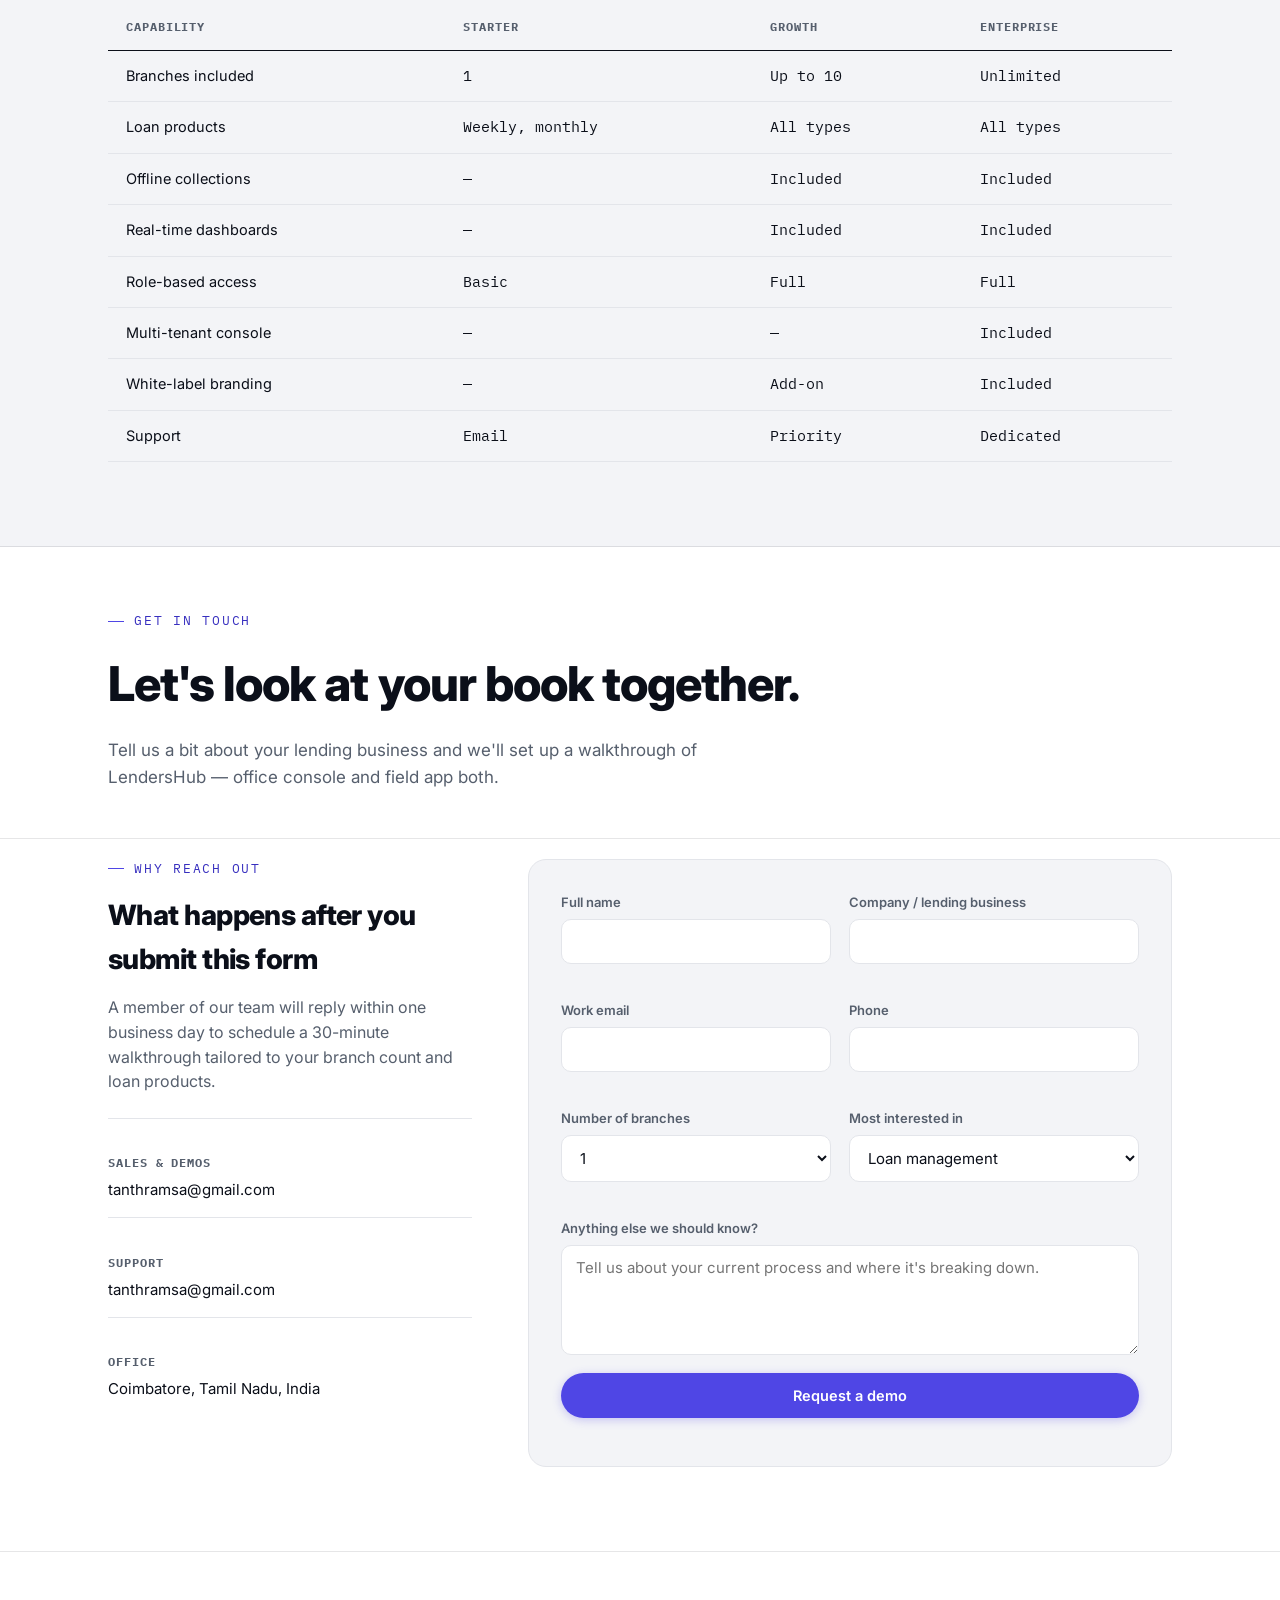
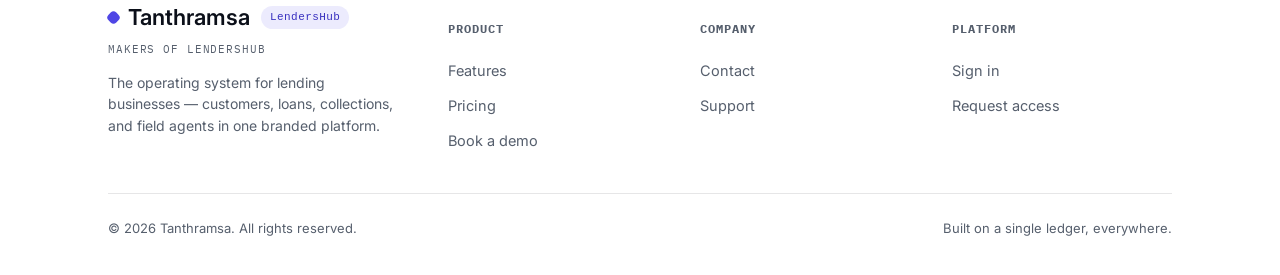
==== commit 1cea4464: "Convert to single-page site and rebrand nav to Tanthramsa - Merge Features/Pricing/Contact pages int" ====
--- a/index.html
+++ b/index.html
@@ -3,25 +3,39 @@
 <head>
 <meta charset="UTF-8">
 <meta name="viewport" content="width=device-width, initial-scale=1.0">
-<title>LendersHub by Tanthramsa — The operating system for lending businesses</title>
-<meta name="description" content="LendersHub is a cloud platform that lets lending businesses run customers, loans, collections, and field agents from one branded system — no custom software required.">
+<title>Tanthramsa | LendersHub — The operating system for lending businesses</title>
+<meta name="description" content="Tanthramsa's LendersHub is a cloud platform that lets lending businesses run customers, loans, collections, and field agents from one branded system — no custom software required.">
 <link rel="preconnect" href="https://fonts.googleapis.com">
 <link href="https://fonts.googleapis.com/css2?family=Inter:wght@400;500;600;700;800&family=IBM+Plex+Mono:wght@400;500;600&display=swap" rel="stylesheet">
 <link rel="stylesheet" href="css/style.css">
+<style>
+  .contact-grid{ display:grid; grid-template-columns:1fr 1.3fr; gap:56px; }
+  .contact-info .eyebrow{ margin-bottom:16px; }
+  .contact-info h2{ font-size:28px; margin-bottom:14px; }
+  .contact-info p{ color:var(--ink-soft); margin-bottom:24px; }
+  .contact-detail{ padding:16px 0; border-top:1px solid var(--rule); }
+  .contact-detail h5{ font-family:var(--font-mono); font-size:11.5px; letter-spacing:.08em; text-transform:uppercase; color:var(--ink-soft); margin-bottom:6px; }
+  .contact-detail p{ margin:0; color:var(--ink); font-size:15px; }
+  .form-card{ background:var(--paper-2); border:1px solid var(--rule); border-radius:18px; padding:32px; }
+  #formStatus{ margin-top:16px; font-size:14.5px; }
+  #formStatus.success{ color:var(--vault-deep); }
+  #formStatus.error{ color:var(--amber); }
+  @media (max-width:920px){ .contact-grid{ grid-template-columns:1fr; } }
+</style>
 </head>
 <body>
 
 <nav class="site-nav">
   <div class="wrap">
-    <a href="index.html" class="logo"><span class="mark"></span>LendersHub</a>
+    <a href="#home" class="logo"><span class="mark"></span>Tanthramsa<span class="product-tag">LendersHub</span></a>
     <div class="nav-links">
-      <a href="index.html" aria-current="page">Home</a>
-      <a href="features.html">Features</a>
-      <a href="pricing.html">Pricing</a>
-      <a href="contact.html">Contact</a>
+      <a href="#home" aria-current="page">Home</a>
+      <a href="#features">Features</a>
+      <a href="#pricing">Pricing</a>
+      <a href="#contact">Contact</a>
     </div>
     <div class="nav-cta">
-      <a href="contact.html" class="btn btn-primary">Book a demo</a>
+      <a href="#contact" class="btn btn-primary">Book a demo</a>
     </div>
     <button class="hamburger" aria-label="Menu"><span></span><span></span><span></span></button>
   </div>
@@ -31,15 +45,15 @@
   <div class="ticker-track" id="tickerTrack"></div>
 </div>
 
-<header class="hero">
+<header class="hero" id="home">
   <div class="wrap hero-grid">
     <div>
       <div class="eyebrow">Lending operations platform</div>
       <h1>Every loan.<br>Every rupee.<br><em>One ledger.</em></h1>
       <p class="lede">LendersHub lets lending businesses run their entire operation — customers, loans, collections, and field agents — from one branded system, without building software of their own.</p>
       <div class="hero-actions">
-        <a href="contact.html" class="btn btn-primary">Book a demo</a>
-        <a href="features.html" class="btn btn-ghost">See what's inside</a>
+        <a href="#contact" class="btn btn-primary">Book a demo</a>
+        <a href="#features" class="btn btn-ghost">See what's inside</a>
       </div>
     </div>
     <div class="hero-panel">
@@ -194,15 +208,254 @@
   </div>
 </section>
 
-<section>
-  <div class="wrap">
-    <div class="cta-banner">
-      <div>
-        <h2>See LendersHub running on a real portfolio.</h2>
-        <p>Book a walkthrough with our team — we'll show the office console and the field app side by side.</p>
-      </div>
-      <a href="contact.html" class="btn btn-primary">Book a demo</a>
-    </div>
+<header class="page-hero" id="features">
+  <div class="wrap">
+    <div class="eyebrow">Everything inside LendersHub</div>
+    <h2>One platform, the whole lending lifecycle.</h2>
+    <p>From onboarding a customer to closing a loan, every step runs through the same ledger — so the office, the field, and leadership are always looking at the same numbers.</p>
+  </div>
+</header>
+
+<section style="padding-top:20px;">
+  <div class="wrap">
+
+    <div class="feature-row">
+      <div>
+        <div class="idx">01 / Loan management</div>
+        <h3>Any loan product, no development required</h3>
+      </div>
+      <div>
+        <p>Configure weekly, daily, monthly, or term loan products directly in the platform — interest structure, tenure, fees, and repayment schedule are all set up, not coded. Launch a new product for a branch in the time it takes to fill in a form.</p>
+        <div class="feature-tags"><span>Product builder</span><span>Flexible schedules</span><span>Multi-branch rollout</span></div>
+      </div>
+    </div>
+
+    <div class="feature-row">
+      <div>
+        <div class="idx">02 / Collections &amp; field agents</div>
+        <h3>Built for the last mile, not just the back office</h3>
+      </div>
+      <div>
+        <p>Field agents open the app to a daily list and an overdue list, capture payments with photo receipts, and keep working when there's no signal — everything syncs the moment connectivity returns. Nothing collected in the field goes unrecorded.</p>
+        <div class="feature-tags"><span>Offline mode</span><span>Photo receipts</span><span>Route lists</span><span>Auto-sync</span></div>
+      </div>
+    </div>
+
+    <div class="feature-row">
+      <div>
+        <div class="idx">03 / Roles &amp; security</div>
+        <h3>Accountability from Owner to Viewer</h3>
+      </div>
+      <div>
+        <p>Every user gets a role — Owner, Admin, Branch Manager, Agent, Viewer — that defines exactly what they can see and touch. OTP-secured logins and a full transaction ledger mean every action is traceable back to a person.</p>
+        <div class="feature-tags"><span>Role-based access</span><span>OTP login</span><span>Audit trail</span></div>
+      </div>
+    </div>
+
+    <div class="feature-row">
+      <div>
+        <div class="idx">04 / Reporting &amp; real-time visibility</div>
+        <h3>The portfolio, as it happens</h3>
+      </div>
+      <div>
+        <p>Leadership sees active loans, collections, and portfolio health update in real time instead of waiting for a month-end report. Drill from a branch-level summary down to a single transaction without leaving the dashboard.</p>
+        <div class="feature-tags"><span>Live dashboards</span><span>Branch drill-down</span><span>Exportable reports</span></div>
+      </div>
+    </div>
+
+    <div class="feature-row">
+      <div>
+        <div class="idx">05 / Multi-tenant administration</div>
+        <h3>Run every client from one console</h3>
+      </div>
+      <div>
+        <p>Each lender operates in a fully isolated, branded environment. As the platform owner, you manage every client, subscription tier, and invoice centrally — onboarding a new lender takes minutes, not a project.</p>
+        <div class="feature-tags"><span>Isolated tenants</span><span>White-label branding</span><span>Central billing</span></div>
+      </div>
+    </div>
+
+    <div class="feature-row">
+      <div>
+        <div class="idx">06 / Web &amp; mobile</div>
+        <h3>The right interface for the right job</h3>
+      </div>
+      <div>
+        <p>Office staff and leadership work from a web portal built around approvals, configuration, and oversight. Agents in the field carry a purpose-built mobile app. Both read from and write to the same ledger.</p>
+        <div class="feature-tags"><span>Web portal</span><span>Mobile app</span><span>Shared data model</span></div>
+      </div>
+    </div>
+
+  </div>
+</section>
+
+<header class="page-hero" id="pricing">
+  <div class="wrap">
+    <div class="eyebrow">Subscription tiers</div>
+    <h2>Priced to grow with your book.</h2>
+    <p>Every tier includes the full ledger, OTP-secured logins, and the mobile app for field agents. Higher tiers add branches, users, and administrative controls.</p>
+    <p class="note">Figures below are illustrative starting points — final pricing is confirmed during onboarding based on branch count and loan volume.</p>
+  </div>
+</header>
+
+<section style="padding-top:20px;">
+  <div class="wrap">
+    <div class="billing-toggle" role="group" aria-label="Billing period">
+      <button type="button" class="toggle-btn" data-period="monthly">Monthly</button>
+      <button type="button" class="toggle-btn active" data-period="yearly">Yearly</button>
+    </div>
+
+    <div class="tier-grid">
+
+      <div class="tier">
+        <div class="tier-name">Starter</div>
+        <div class="tier-price" data-monthly-amount="₹999" data-monthly-unit="/month" data-yearly-amount="₹9,999" data-yearly-unit="/year"><span class="price-amount">₹9,999</span><span class="price-unit">/year</span></div>
+        <p class="tier-desc">For a single-branch lender getting off spreadsheets.</p>
+        <a href="#contact" class="btn btn-ghost btn-block">Talk to sales</a>
+        <ul class="checklist">
+          <li>1 branch, up to 10 users</li>
+          <li>Core loan products (weekly, monthly)</li>
+          <li>Mobile app for field agents</li>
+          <li>Standard reporting</li>
+        </ul>
+      </div>
+
+      <div class="tier featured">
+        <div class="tier-name">Growth</div>
+        <div class="tier-price" data-monthly-amount="₹1,999" data-monthly-unit="/month" data-yearly-amount="₹19,999" data-yearly-unit="/year"><span class="price-amount">₹19,999</span><span class="price-unit">/year</span></div>
+        <p class="tier-desc">For multi-branch lenders that need real-time oversight.</p>
+        <a href="#contact" class="btn btn-primary btn-block">Talk to sales</a>
+        <ul class="checklist">
+          <li>Up to 10 branches, unlimited users</li>
+          <li>All loan product types</li>
+          <li>Offline collections with photo receipts</li>
+          <li>Real-time portfolio dashboards</li>
+          <li>Role-based access, Owner to Viewer</li>
+        </ul>
+      </div>
+
+      <div class="tier">
+        <div class="tier-name">Enterprise</div>
+        <div class="tier-price" data-monthly-amount="Custom" data-monthly-unit="" data-yearly-amount="Custom" data-yearly-unit=""><span class="price-amount">Custom</span><span class="price-unit"></span></div>
+        <p class="tier-desc">For platform owners running many client lenders.</p>
+        <a href="#contact" class="btn btn-ghost btn-block">Talk to sales</a>
+        <ul class="checklist">
+          <li>Unlimited branches and tenants</li>
+          <li>Central client &amp; billing console</li>
+          <li>White-label branding per tenant</li>
+          <li>Dedicated onboarding &amp; support</li>
+        </ul>
+      </div>
+
+    </div>
+  </div>
+</section>
+
+<section class="section-alt">
+  <div class="wrap">
+    <div class="section-head">
+      <div class="eyebrow">Compare</div>
+      <h2>What's included at each tier.</h2>
+    </div>
+    <table class="ledger-table">
+      <thead>
+        <tr>
+          <th>Capability</th>
+          <th class="num">Starter</th>
+          <th class="num">Growth</th>
+          <th class="num">Enterprise</th>
+        </tr>
+      </thead>
+      <tbody>
+        <tr><td>Branches included</td><td class="num">1</td><td class="num">Up to 10</td><td class="num">Unlimited</td></tr>
+        <tr><td>Loan products</td><td class="num">Weekly, monthly</td><td class="num">All types</td><td class="num">All types</td></tr>
+        <tr><td>Offline collections</td><td class="num">—</td><td class="num">Included</td><td class="num">Included</td></tr>
+        <tr><td>Real-time dashboards</td><td class="num">—</td><td class="num">Included</td><td class="num">Included</td></tr>
+        <tr><td>Role-based access</td><td class="num">Basic</td><td class="num">Full</td><td class="num">Full</td></tr>
+        <tr><td>Multi-tenant console</td><td class="num">—</td><td class="num">—</td><td class="num">Included</td></tr>
+        <tr><td>White-label branding</td><td class="num">—</td><td class="num">Add-on</td><td class="num">Included</td></tr>
+        <tr><td>Support</td><td class="num">Email</td><td class="num">Priority</td><td class="num">Dedicated</td></tr>
+      </tbody>
+    </table>
+  </div>
+</section>
+
+<header class="page-hero" id="contact">
+  <div class="wrap">
+    <div class="eyebrow">Get in touch</div>
+    <h2>Let's look at your book together.</h2>
+    <p>Tell us a bit about your lending business and we'll set up a walkthrough of LendersHub — office console and field app both.</p>
+  </div>
+</header>
+
+<section style="padding-top:20px;">
+  <div class="wrap contact-grid">
+
+    <div class="contact-info">
+      <div class="eyebrow">Why reach out</div>
+      <h2>What happens after you submit this form</h2>
+      <p>A member of our team will reply within one business day to schedule a 30-minute walkthrough tailored to your branch count and loan products.</p>
+
+      <div class="contact-detail">
+        <h5>Sales &amp; demos</h5>
+        <p>tanthramsa@gmail.com</p>
+      </div>
+      <div class="contact-detail">
+        <h5>Support</h5>
+        <p>tanthramsa@gmail.com</p>
+      </div>
+      <div class="contact-detail">
+        <h5>Office</h5>
+        <p>Coimbatore, Tamil Nadu, India</p>
+      </div>
+    </div>
+
+    <div class="form-card">
+      <form id="leadForm">
+        <div class="form-grid">
+          <div class="field">
+            <label for="name">Full name</label>
+            <input id="name" name="name" type="text" required autocomplete="name">
+          </div>
+          <div class="field">
+            <label for="company">Company / lending business</label>
+            <input id="company" name="company" type="text" required autocomplete="organization">
+          </div>
+          <div class="field">
+            <label for="email">Work email</label>
+            <input id="email" name="email" type="email" required autocomplete="email">
+          </div>
+          <div class="field">
+            <label for="phone">Phone</label>
+            <input id="phone" name="phone" type="tel" autocomplete="tel">
+          </div>
+          <div class="field">
+            <label for="branches">Number of branches</label>
+            <select id="branches" name="branches">
+              <option>1</option>
+              <option>2–5</option>
+              <option>6–10</option>
+              <option>10+</option>
+            </select>
+          </div>
+          <div class="field">
+            <label for="interest">Most interested in</label>
+            <select id="interest" name="interest">
+              <option>Loan management</option>
+              <option>Collections &amp; field agents</option>
+              <option>Multi-tenant / platform ownership</option>
+              <option>Reporting &amp; audit</option>
+            </select>
+          </div>
+          <div class="field full">
+            <label for="message">Anything else we should know?</label>
+            <textarea id="message" name="message" placeholder="Tell us about your current process and where it's breaking down."></textarea>
+          </div>
+        </div>
+        <button type="submit" class="btn btn-primary btn-block">Request a demo</button>
+        <p id="formStatus" role="status"></p>
+      </form>
+    </div>
+
   </div>
 </section>
 
@@ -210,29 +463,30 @@
   <div class="wrap">
     <div class="footer-grid">
       <div>
-        <a href="index.html" class="logo"><span class="mark"></span>LendersHub</a>
+        <a href="#home" class="logo"><span class="mark"></span>Tanthramsa<span class="product-tag">LendersHub</span></a>
+        <p class="footer-by">Makers of LendersHub</p>
         <p style="margin-top:14px; color:var(--ink-soft); font-size:14px; max-width:32ch;">The operating system for lending businesses — customers, loans, collections, and field agents in one branded platform.</p>
       </div>
       <div>
         <h5>Product</h5>
         <ul>
-          <li><a href="features.html">Features</a></li>
-          <li><a href="pricing.html">Pricing</a></li>
-          <li><a href="contact.html">Book a demo</a></li>
+          <li><a href="#features">Features</a></li>
+          <li><a href="#pricing">Pricing</a></li>
+          <li><a href="#contact">Book a demo</a></li>
         </ul>
       </div>
       <div>
         <h5>Company</h5>
         <ul>
-          <li><a href="contact.html">Contact</a></li>
-          <li><a href="contact.html">Support</a></li>
+          <li><a href="#contact">Contact</a></li>
+          <li><a href="#contact">Support</a></li>
         </ul>
       </div>
       <div>
         <h5>Platform</h5>
         <ul>
           <li><a href="https://app.yourdomain.com">Sign in</a></li>
-          <li><a href="contact.html">Request access</a></li>
+          <li><a href="#contact">Request access</a></li>
         </ul>
       </div>
     </div>
@@ -244,5 +498,46 @@
 </footer>
 
 <script src="js/main.js"></script>
+<script>
+  // Lead form submission.
+  // Wired to Formspree by default — replace YOUR_FORM_ID with your own
+  // (create a free form at https://formspree.io) to receive submissions by email.
+  // See README.md for alternatives (Vercel serverless function, etc).
+  const FORM_ENDPOINT = "https://formspree.io/f/YOUR_FORM_ID";
+
+  const form = document.getElementById('leadForm');
+  const status = document.getElementById('formStatus');
+
+  form.addEventListener('submit', async (e) => {
+    e.preventDefault();
+    status.textContent = "Sending...";
+    status.className = "";
+
+    if (FORM_ENDPOINT.includes("YOUR_FORM_ID")) {
+      status.textContent = "Form isn't connected yet — see README.md to add your Formspree ID.";
+      status.className = "error";
+      return;
+    }
+
+    try {
+      const res = await fetch(FORM_ENDPOINT, {
+        method: "POST",
+        headers: { "Accept": "application/json" },
+        body: new FormData(form)
+      });
+      if (res.ok) {
+        form.reset();
+        status.textContent = "Thanks — we'll be in touch within one business day.";
+        status.className = "success";
+      } else {
+        status.textContent = "Something went wrong. Please email tanthramsa@gmail.com directly.";
+        status.className = "error";
+      }
+    } catch (err) {
+      status.textContent = "Something went wrong. Please email tanthramsa@gmail.com directly.";
+      status.className = "error";
+    }
+  });
+</script>
 </body>
 </html>
--- a/css/style.css
+++ b/css/style.css
@@ -104,6 +104,18 @@
   border-radius:4px;
   transform:rotate(45deg);
 }
+.product-tag{
+  font-family:var(--font-mono);
+  font-size:11px;
+  font-weight:500;
+  letter-spacing:.04em;
+  color:var(--vault-deep);
+  background:var(--vault-100);
+  padding:3px 9px;
+  border-radius:999px;
+  margin-left:2px;
+}
+@media (max-width:480px){ .product-tag{ display:none; } }
 .nav-links{
   display:flex;
   align-items:center;
@@ -150,6 +162,7 @@
 .hero{
   padding:88px 0 56px;
   border-bottom:1px solid var(--rule-dark);
+  scroll-margin-top:76px;
 }
 .hero-grid{
   display:grid;
@@ -433,9 +446,22 @@
 .tier.featured .checklist li::before{ color:#9C9BF0; }
 .tier-name{ font-family:var(--font-mono); font-size:12px; letter-spacing:.1em; text-transform:uppercase; color:var(--vault); }
 .tier.featured .tier-name{ color:#9C9BF0; }
-.tier-price{ font-family:var(--font-display); font-weight:800; font-size:36px; }
-.tier-price span{ font-family:var(--font-body); font-size:14px; color:var(--ink-soft); font-weight:400; }
-.tier.featured .tier-price span{ color:#A9ADC4; }
+.tier-price{
+  display:flex;
+  align-items:baseline;
+  gap:6px;
+  font-family:var(--font-mono);
+  font-variant-numeric:tabular-nums;
+}
+.tier-price .price-amount{
+  font-size:46px;
+  font-weight:700;
+  letter-spacing:-0.02em;
+  color:var(--vault-deep);
+}
+.tier.featured .price-amount{ color:var(--paper); }
+.tier-price .price-unit{ font-family:var(--font-body); font-size:15px; color:var(--ink-soft); font-weight:500; }
+.tier.featured .price-unit{ color:#A9ADC4; }
 .tier-desc{ font-size:14.5px; color:var(--ink-soft); }
 .tier.featured .tier-desc{ color:#C7C9E0; }
 
@@ -486,6 +512,14 @@
   gap:32px;
   margin-bottom:36px;
 }
+.footer-by{
+  font-family:var(--font-mono);
+  font-size:11px;
+  letter-spacing:.08em;
+  text-transform:uppercase;
+  color:var(--ink-soft);
+  margin-top:6px;
+}
 .footer-grid h5{
   font-family:var(--font-mono);
   font-size:12px;
@@ -503,9 +537,9 @@
   font-size:13px; color:var(--ink-soft);
 }
 
-/* Page hero (interior pages) */
-.page-hero{ padding:64px 0 48px; border-bottom:1px solid var(--rule-dark); }
-.page-hero h1{ font-size:clamp(32px,4vw,48px); margin-top:16px; }
+/* Page hero (section intros within the one-page layout) */
+.page-hero{ padding:64px 0 48px; border-bottom:1px solid var(--rule-dark); scroll-margin-top:76px; }
+.page-hero h1, .page-hero h2{ font-size:clamp(32px,4vw,48px); margin-top:16px; }
 .page-hero p{ font-size:17px; color:var(--ink-soft); max-width:60ch; margin-top:16px; }
 
 /* Feature detail rows */
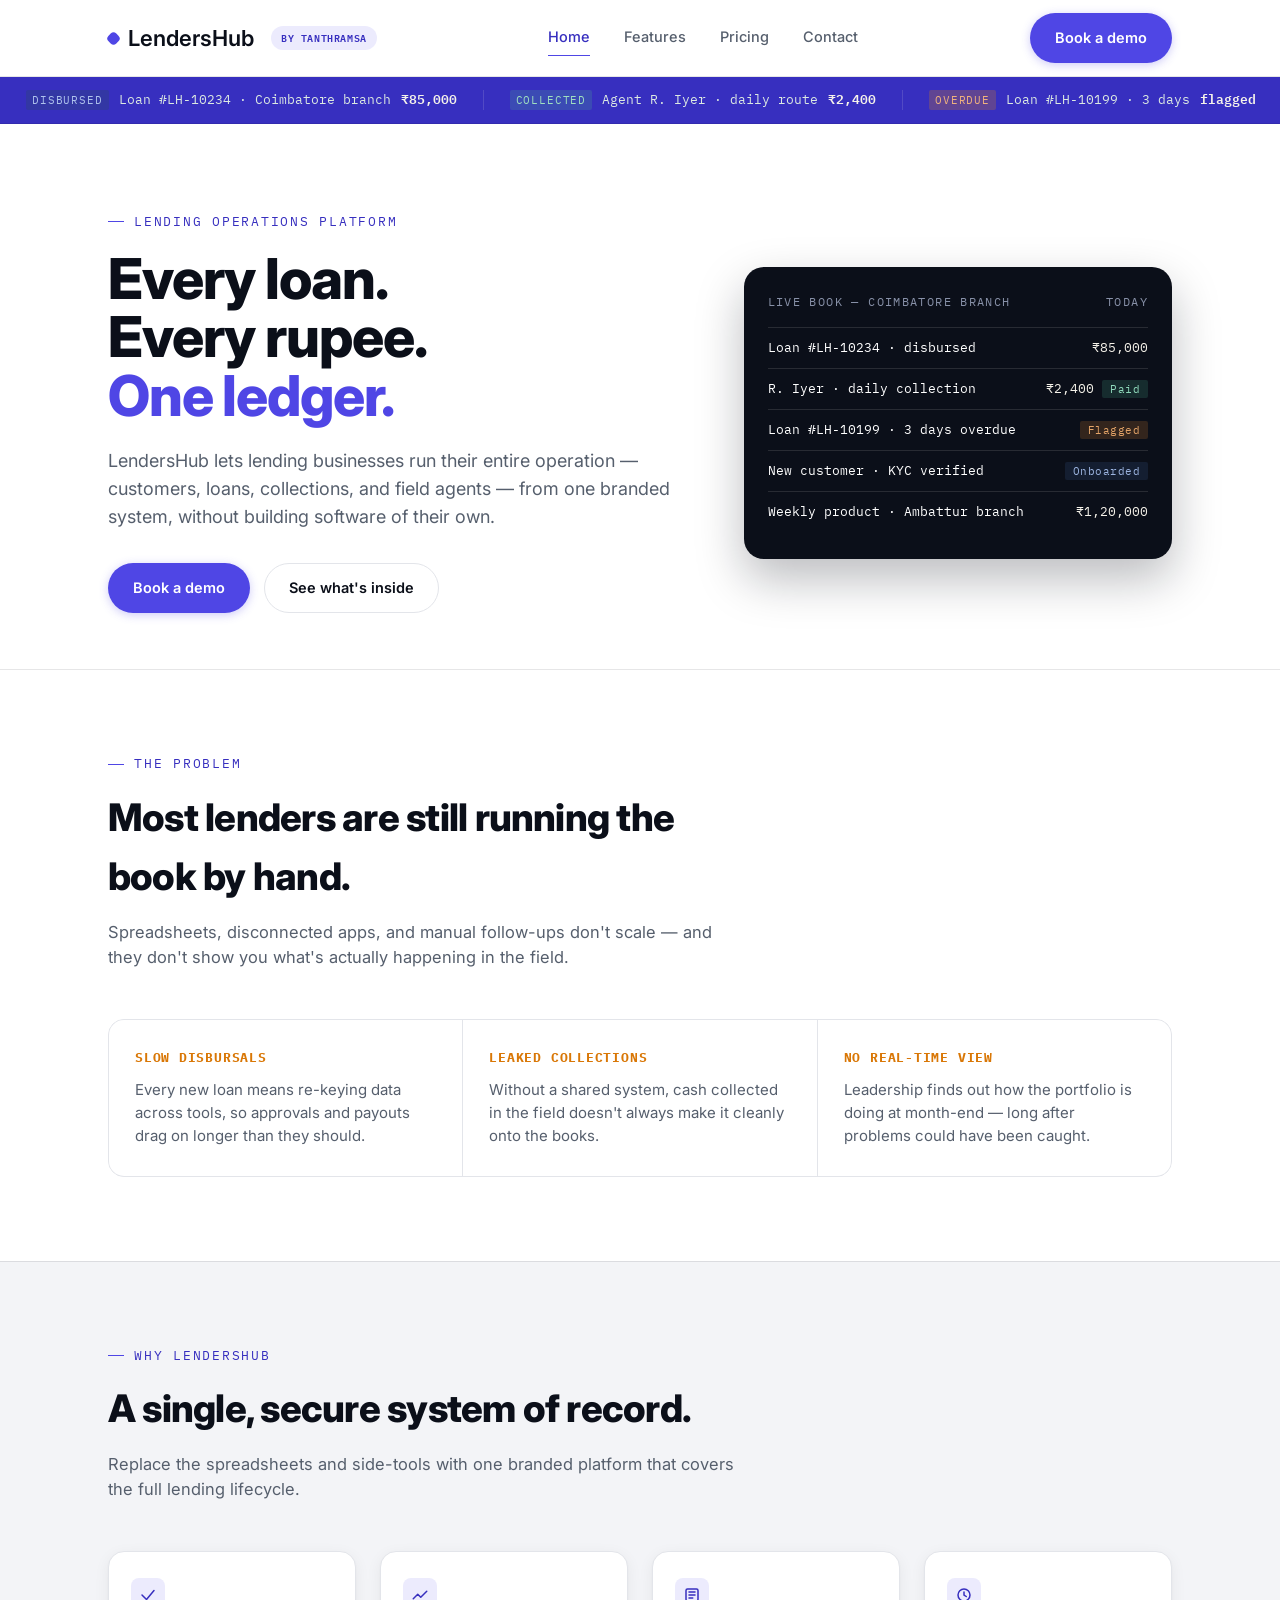
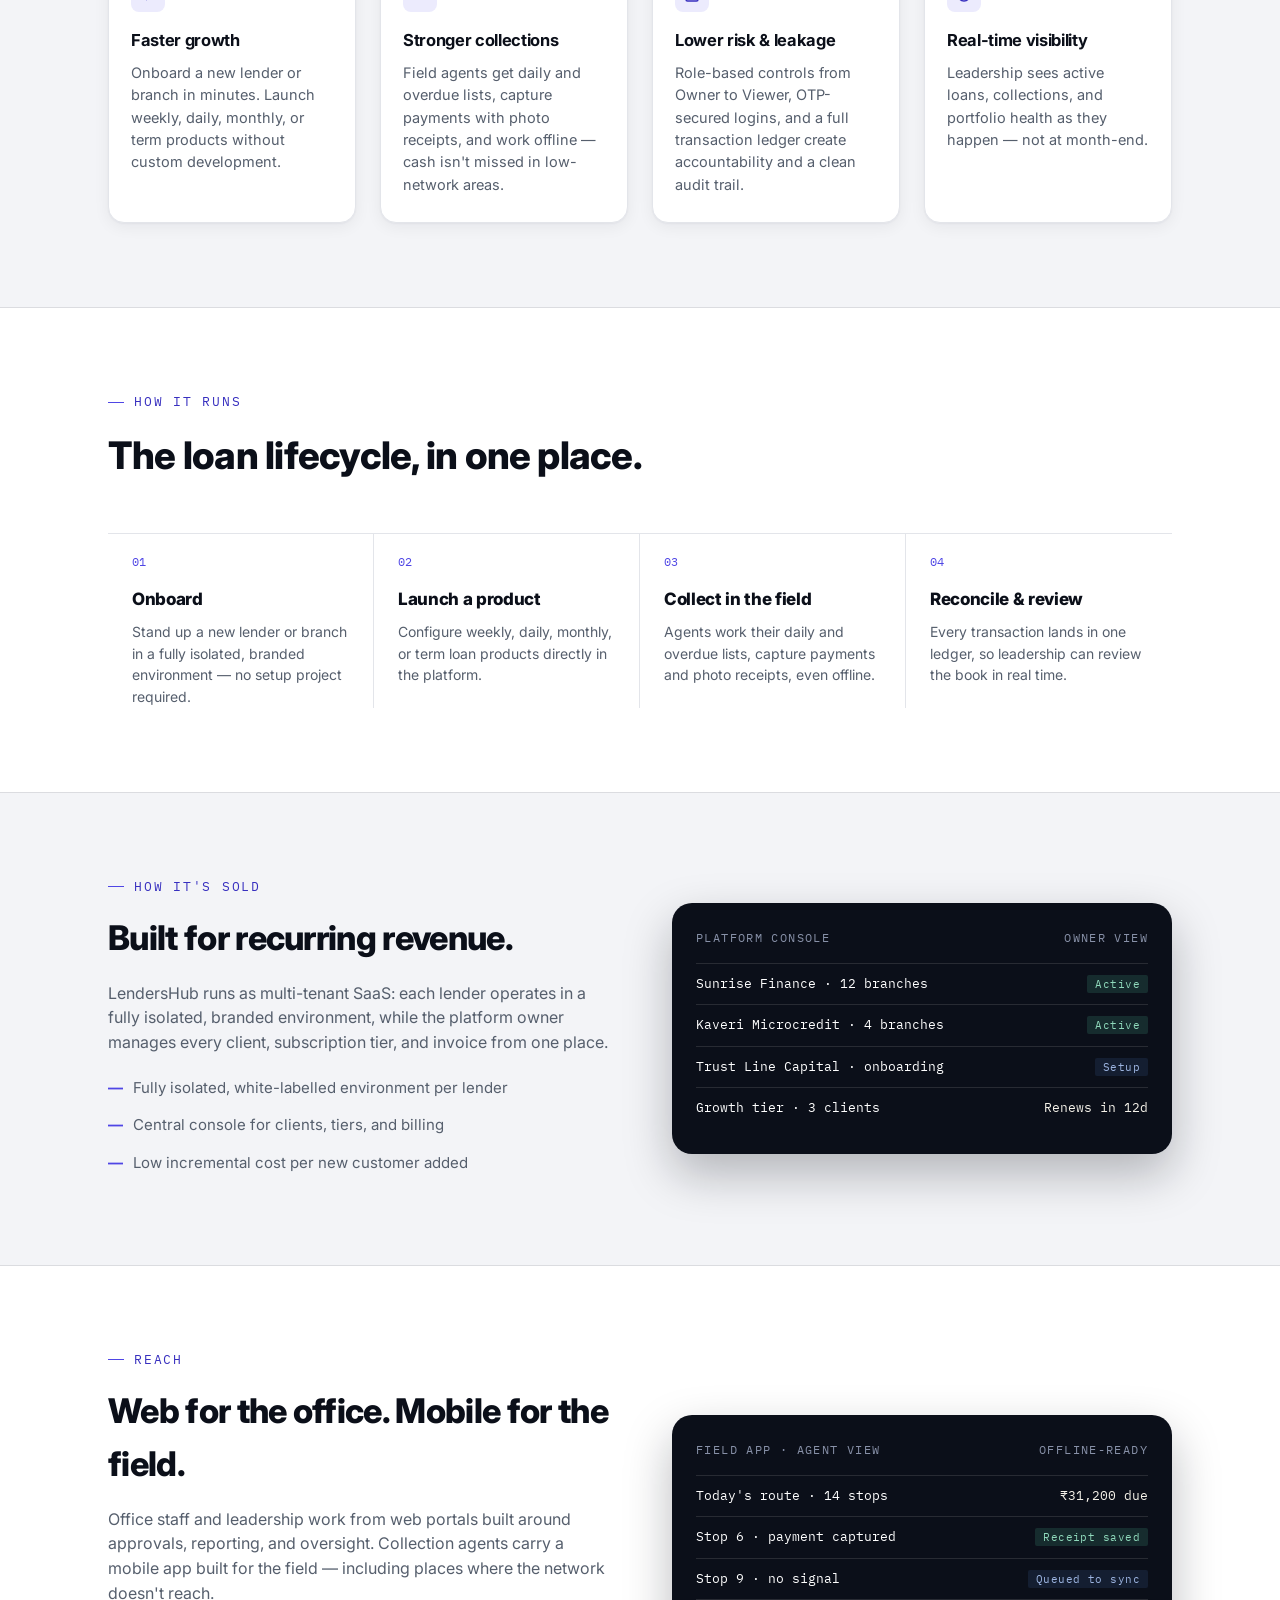
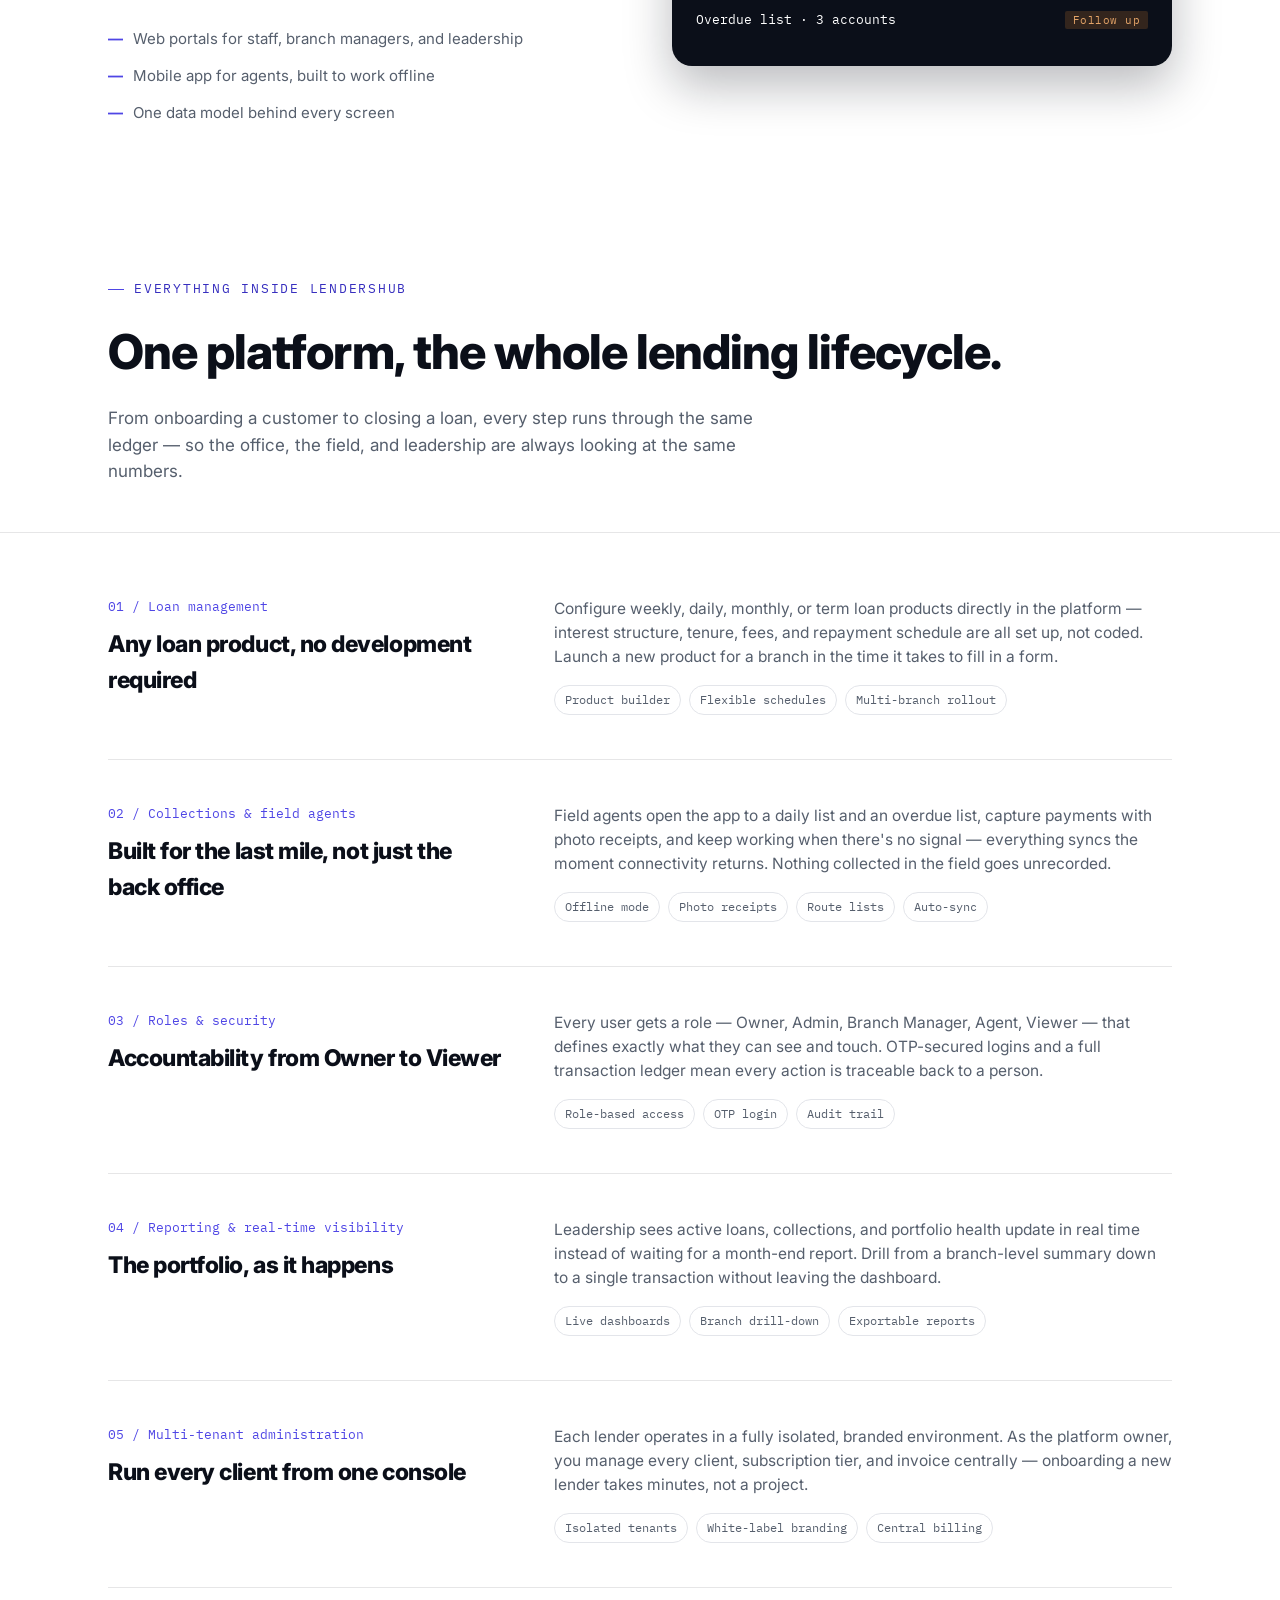
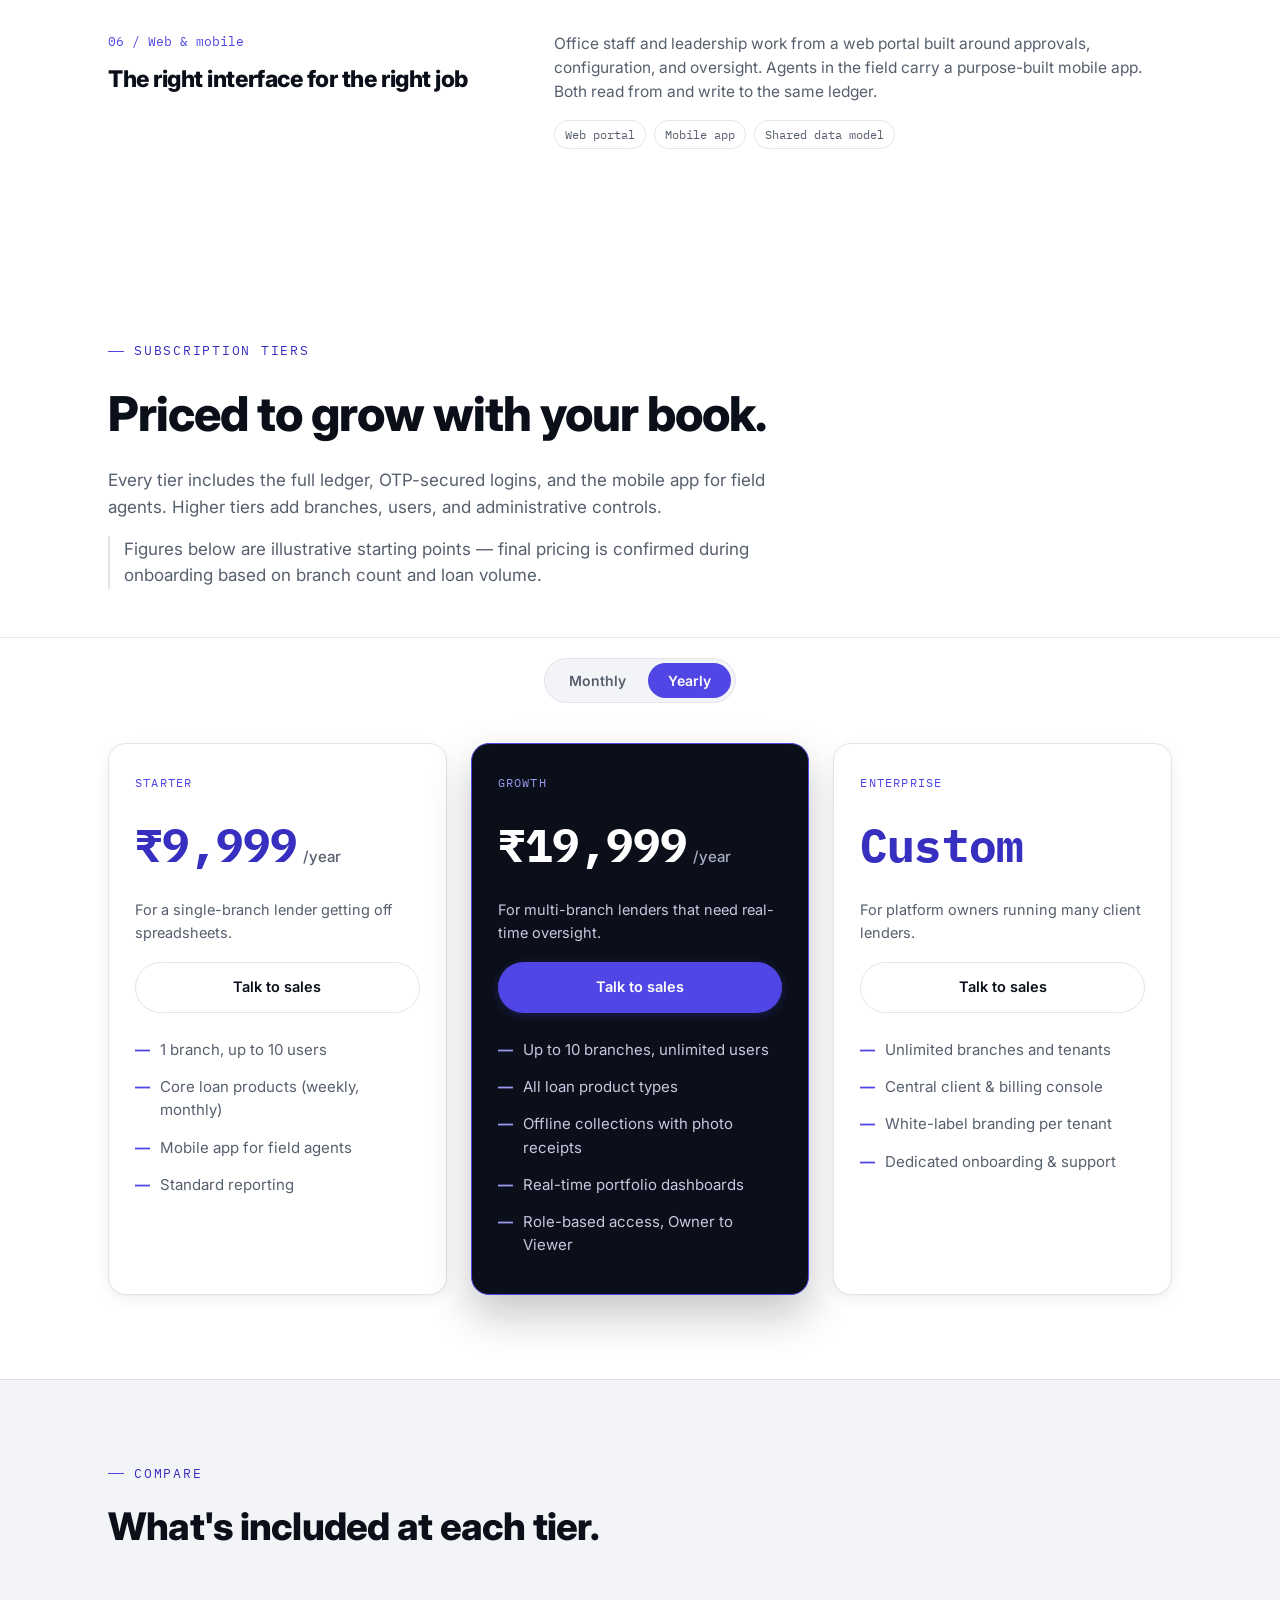
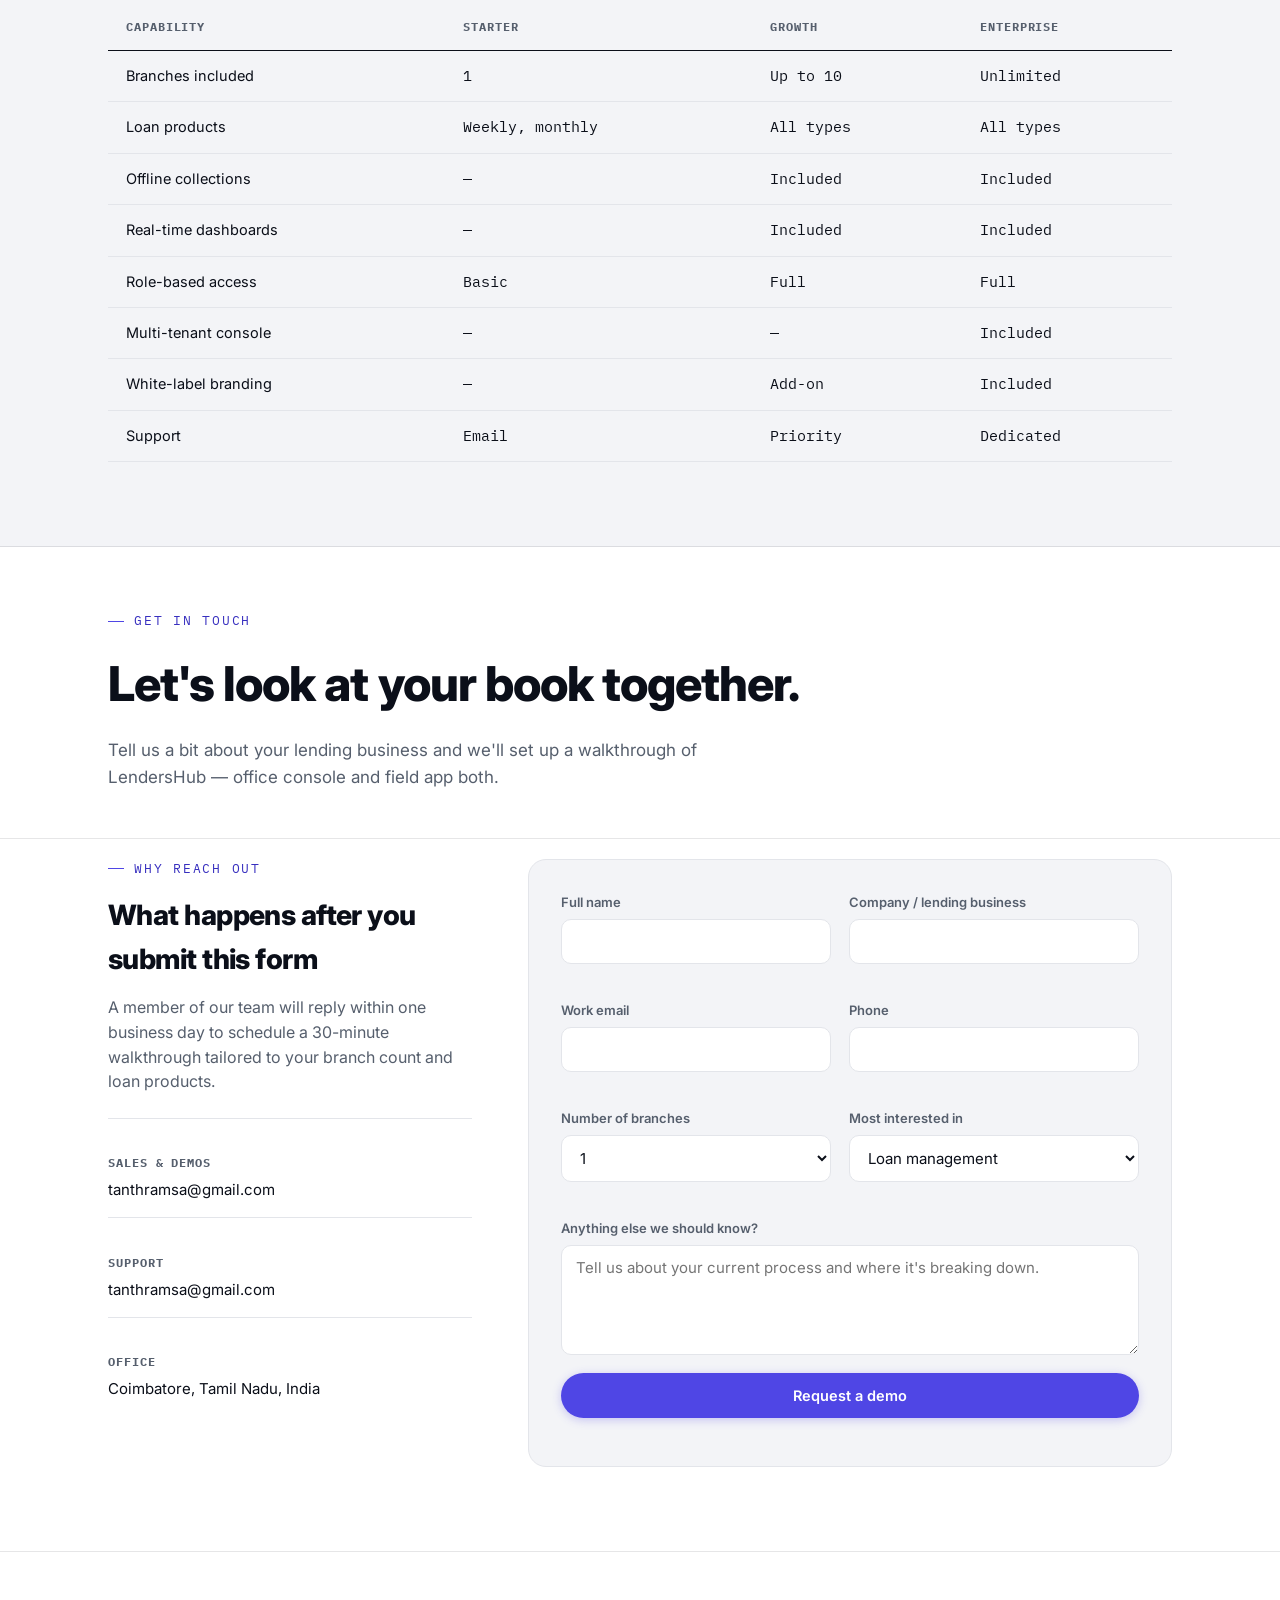
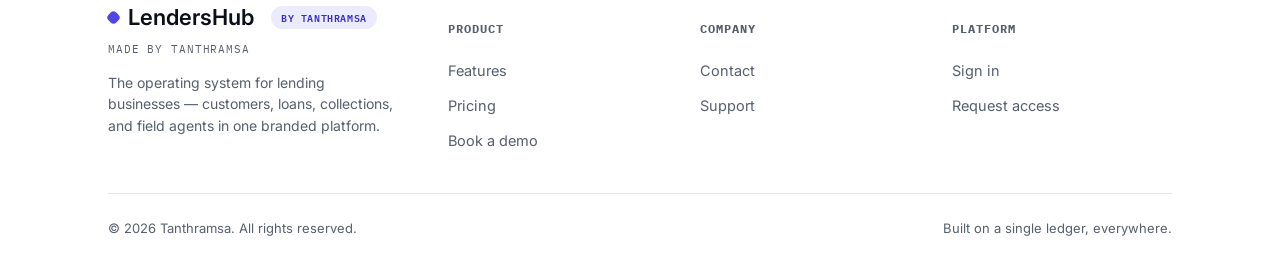
==== commit 4f64d565: "Make LendersHub the primary product brand - Flip nav/footer logo: "LendersHub" primary with "BY TANT" ====
--- a/index.html
+++ b/index.html
@@ -3,8 +3,8 @@
 <head>
 <meta charset="UTF-8">
 <meta name="viewport" content="width=device-width, initial-scale=1.0">
-<title>Tanthramsa | LendersHub — The operating system for lending businesses</title>
-<meta name="description" content="Tanthramsa's LendersHub is a cloud platform that lets lending businesses run customers, loans, collections, and field agents from one branded system — no custom software required.">
+<title>LendersHub by Tanthramsa — The operating system for lending businesses</title>
+<meta name="description" content="LendersHub is a cloud platform by Tanthramsa that lets lending businesses run customers, loans, collections, and field agents from one branded system — no custom software required.">
 <link rel="preconnect" href="https://fonts.googleapis.com">
 <link href="https://fonts.googleapis.com/css2?family=Inter:wght@400;500;600;700;800&family=IBM+Plex+Mono:wght@400;500;600&display=swap" rel="stylesheet">
 <link rel="stylesheet" href="css/style.css">
@@ -27,7 +27,7 @@
 
 <nav class="site-nav">
   <div class="wrap">
-    <a href="#home" class="logo"><span class="mark"></span>Tanthramsa<span class="product-tag">LendersHub</span></a>
+    <a href="#home" class="logo"><span class="mark"></span>LendersHub<span class="by-tag">BY TANTHRAMSA</span></a>
     <div class="nav-links">
       <a href="#home" aria-current="page">Home</a>
       <a href="#features">Features</a>
@@ -463,8 +463,8 @@
   <div class="wrap">
     <div class="footer-grid">
       <div>
-        <a href="#home" class="logo"><span class="mark"></span>Tanthramsa<span class="product-tag">LendersHub</span></a>
-        <p class="footer-by">Makers of LendersHub</p>
+        <a href="#home" class="logo"><span class="mark"></span>LendersHub<span class="by-tag">BY TANTHRAMSA</span></a>
+        <p class="footer-by">Made by Tanthramsa</p>
         <p style="margin-top:14px; color:var(--ink-soft); font-size:14px; max-width:32ch;">The operating system for lending businesses — customers, loans, collections, and field agents in one branded platform.</p>
       </div>
       <div>
--- a/css/style.css
+++ b/css/style.css
@@ -104,18 +104,19 @@
   border-radius:4px;
   transform:rotate(45deg);
 }
-.product-tag{
-  font-family:var(--font-mono);
-  font-size:11px;
-  font-weight:500;
-  letter-spacing:.04em;
+.by-tag{
+  font-family:var(--font-mono);
+  font-size:10px;
+  font-weight:600;
+  letter-spacing:.06em;
+  text-transform:uppercase;
   color:var(--vault-deep);
   background:var(--vault-100);
-  padding:3px 9px;
+  padding:4px 10px;
   border-radius:999px;
-  margin-left:2px;
-}
-@media (max-width:480px){ .product-tag{ display:none; } }
+  margin-left:8px;
+}
+@media (max-width:480px){ .by-tag{ display:none; } }
 .nav-links{
   display:flex;
   align-items:center;
